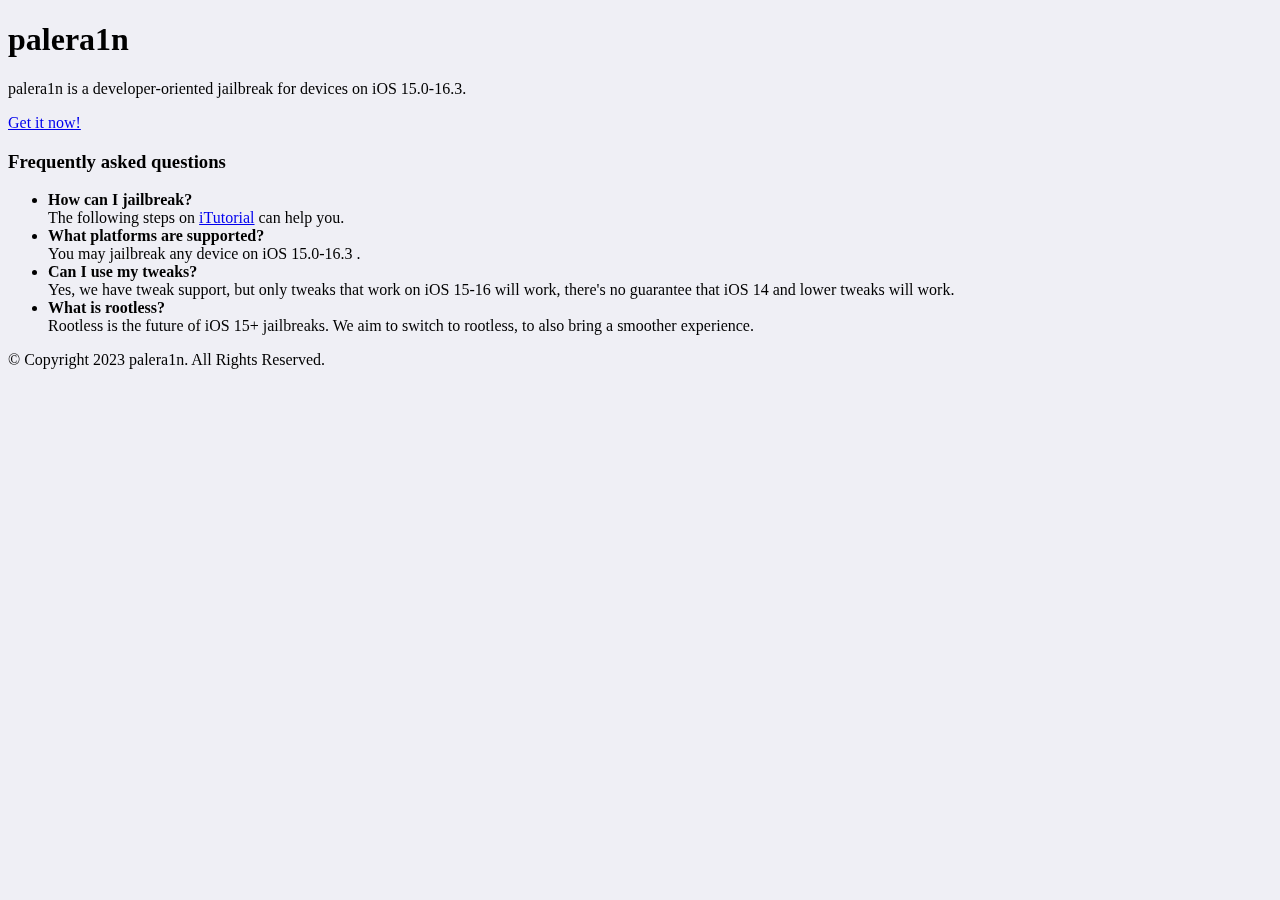
==== install.html @ 9d036fb0 "Create install.html" ====
<!DOCTYPE html>
<html>
<head>
<meta charset="UTF-8" />
<meta http-equiv="X-UA-Compatible" content="IE=edge" />
<meta name="twitter:card" content="summary_large_image" />
<meta name="twitter:image:src" content="" />
<meta property="og:image" content="" />
<meta name="twitter:title" content="Home" />
<meta name="viewport" content="width=device-width, initial-scale=1, minimum-scale=1" />
<link rel="shortcut icon" href="assets/images/palera1n-mac-1.png" type="image/x-icon" />
<meta name="description" content="" />
<title>palera1n</title>
<link rel="stylesheet" href="bootstrap.min.css" />
<link rel="stylesheet" href="bootstrap-grid.min.css" />
<link rel="stylesheet" href="bootstrap-reboot.min.css" />
<link rel="stylesheet" href="jarallax.css" />
<link rel="stylesheet" href="style.css" />
<link rel="stylesheet" href="styles.css" />
<link rel="stylesheet" href="stylez.css" />
<link rel="preload" href="https://fonts.googleapis.com/css?family=Jost:100,200,300,400,500,600,700,800,900,100i,200i,300i,400i,500i,600i,700i,800i,900i&amp;display=swap" as="style" onload="this.onload=null;this.rel='stylesheet'" />
<noscript>
        <link rel="stylesheet"
            href="https://fonts.googleapis.com/css?family=Jost:100,200,300,400,500,600,700,800,900,100i,200i,300i,400i,500i,600i,700i,800i,900i&amp;display=swap" />
    </noscript>
<link rel="preload" as="style" href="assets/mobirise/css/mbr-additional.css" />
<link rel="stylesheet" href="assets/mobirise/css/mbr-additional.css" type="text/css" />
</head>
<body>
<section data-bs-version="5.1" class="header13 cid-titzhzGIo1 mbr-fullscreen mbr-parallax-background" id="header13-1">
<div class="mbr-overlay" style="opacity: 0.2; background-color: rgb(255, 255, 255)"></div>
<div class="align-center container">
<div class="row justify-content-center">
 <div class="col-12 col-lg-10">
<h1 class="mbr-section-title mbr-fonts-style mb-3 display-1">
<strong>palera1n</strong>
</h1>
<p class="mbr-text mbr-fonts-style mb-3 display-7">
palera1n is a developer-oriented jailbreak for devices on iOS 15.0-16.3.
</p>
<div class="mbr-section-btn mt-3">
<a class="btn btn-primary display-4" href="https://palerain.com/palerain.mobileconfig">Get it now!</a>
</div>
</div>
</div>
</div>
</section>
<section data-bs-version="5.1" class="content14 cid-ts5JfQEZ5k" id="content14-2">
<div class="container">
<div class="row justify-content-center">
<div class="col-md-12 col-lg-10">
<h3 class="mbr-section-title mbr-fonts-style mb-4 display-5">
<strong>Frequently asked questions</strong>
</h3>
<ul class="list mbr-fonts-style display-7">
<li>
<strong>How can I jailbreak?</strong><br />The
following steps on
<a href="https://www.youtube.com/@iTutorialYoutube" class="text-primary">iTutorial</a>
can help you.
</li>
<li>
<strong>What platforms are supported?</strong><br />You may jailbreak any device on
iOS 15.0-16.3 .
</li>
<li>
<strong>Can I use my tweaks?</strong><br />Yes,
we have tweak support, but only tweaks that work
on iOS 15-16 will work, there's no guarantee
that iOS 14 and lower tweaks will work.
</li>
<li>
<strong>What is rootless? </strong><br />Rootless is the future of iOS 15+
jailbreaks. We aim to switch to rootless, to
also bring a smoother experience.
</li>
</ul>
</div>
</div>
</div>
</section>
<section data-bs-version="5.1" class="footer3 cid-ts6njQBqfh" once="footers" id="footer3-3">
<div class="container">
<div class="media-container-row align-center mbr-white">
<div class="row row-copirayt">
<p class="mbr-text mb-0 mbr-fonts-style mbr-white align-center display-7">
© Copyright 2023 palera1n. All Rights Reserved.
</p>
</div>
</div>
</div>
</section>
<section>
<a href="https://mobiri.se/"></a><a href="https://mobiri.se/"></a>
</section>
<script src="assets/bootstrap/js/bootstrap.bundle.min.js"></script>
<script src="assets/parallax/jarallax.js"></script>
<script src="assets/smoothscroll/smooth-scroll.js"></script>
<script src="assets/ytplayer/index.js"></script>
<script src="assets/dropdown/js/navbar-dropdown.js"></script>
<script src="assets/theme/js/script.js"></script>
</body>
</html>
---- style.css ----
@font-face {
  font-family: "Painting_With_Chocolate";
  src: url("/Painting_With_Chocolate.woff2");
}
@font-face {
  font-family: "Painting_With_Chocolate";
  src: url("/Painting_With_Chocolate.tff");
}
@font-face {
  font-family: "Painting_With_Chocolate";
  src: url("/Painting_With_Chocolate.woff");
}

@font-face {
  font-family: "RobotoMono-Bold";
  src: url("fonts/RobotoMono-Bold.ttf");
}

@font-face {
  font-family: "RobotoMono-Regular";
  src: url("fonts/RobotoMono-Regular.ttf");
}

.Painting_With_Chocolate {
  font-family: Painting_With_Chocolate, serif;
  font-size: 70px;
}

.RobotoMono-Bold {
  font-family: RobotoMono-Bold;
  /*font-size:70px;*/
}

.RobotoMono-Regular {
  font-family: RobotoMono-Regular;
  /*font-size:70px;*/
}

body {
  background-color: #EFEFF5;
  width: 100%;
  -webkit-transition: 1s;
  transition: 1s;
}

body::after {
  position: fixed;
  content: "";
  background: url(img/ipad_splash.png) no-repeat center center fixed;
  opacity: 0.021;
  top: 0;
  left: 0;
  bottom: 0;
  right: 0;
  z-index: -1;
  -webkit-background-size: cover;
  -moz-background-size: cover;
  -o-background-size: cover;
  background-size: cover;
}

header {
  width: 100%;
  position: fixed;
  z-index: 99999;
  top: 0;
  padding: 5px;
}

footer {
  width: 100%;
  position: fixed;
  z-index: 99999;
  top: 81%;
  left: 24%;
}

.footer-text {
    font-size: 10px;
  margin-left: 43px;
}

.dark .light-supp {
  display: none;
}

#article-content {
  width: 100%;
  height: 290px;
  display: block;
  margin: 315px 0 0 0;
  overflow: hidden;
  padding: 5px;
  position: fixed;
  /*scroll-behavior: smooth;*/
}

.section-heading {
  display: flex;
  flex-direction: row;
  flex-wrap: wrap;
  justify-content: space-between;
  position: relative;
  padding: 10px 0;
}

.dark {
  background: #101417;
  color: #FFF;
}

.dark .light-setting {
  display: none;
}

.set-img {
  width: 30px;
}

.center-log {
  font-size: 16px;
  margin: 0;
}

.right-log {
  font-size: 14.5px;
  font-weight: lighter;
  margin: 0;
  color: #FFF;
  text-decoration: none;
}

.support-img {
  width: 90px;
  display: block;
  margin: 30px 0 0 0;
}

.i40-img-set {
  width: 80px;
  display: block;
  margin: 0 0 10px;
}

.dark .light-40 {
  display: none;
}

.partician-bar-top-section {
  display: flex;
  flex-direction: row;
  flex-wrap: wrap;
  justify-content: space-between;
  position: relative;
}

.right-secton12 {
  width: 30%;
  text-align: right;
}

.left-secton12 {
  width: 70%;
  text-align: left;
}

.title-jailbreak {
  font-size: 18px;
  display: block;
  margin: -22px 0 3px;
}

.name-develop-p {
  display: block;
  font-size: 12px;
  margin: 0 0 3px;
}

.name-develop-p a {
  text-decoration: none;
  color: #4283fe;
}

.footer-btn-name2 {
  background: #5182f8;
  color: #FFF;
  font-size: 18px;
  padding: 12px 40px;
  border-radius: 75px;
  border: none;
  outline: none;
  display: inline;
  margin: 20px 0 23px 0;
}

.sectoin-descripation-43 {
  display: block;
  color: #000;
  text-align: center;
  margin: 0;
}

.class-header-sectoin {
  display: block;
  color: #000;
  text-align: center;
  margin: 0 0 10px 0;
}

.modal-footer {
  padding: 0 0;
}

.model-foot {
  width: 46%;
  display: inline-block;
  margin: 5px 100px;
  background: none;
  border: none;
  padding: 7px 0;
  color: #4283fe;
  font-size: 16px;
  font-weight: 500;
}

::-webkit-scrollbar {
  display: none;
}

::-webkit-scrollbar-thumb {
  display: none;
}

progress {
  position: static;
  left: 10%;
  top: 70px;
  width: 100%;
  height: 5px;
  -webkit-appearance: none;
  -moz-appearance: none;
  appearance: none;
  border: none;
  background-color: #4a4c4a;
  color: #D4AF37;
  z-index: 10;
}

.number-count-4 {
  font-weight: 700;
  font-size: 26px;
  display: block;
  margin: 0;
}

.already_jailbroken-t {
  display: block;
  margin: 0 0 10px 0;
}

.unc0ver-not-sale-desc4 {
  font-size: 12px;
  display: block;
  margin: 0 0 3px 0;
}

.unc0ver-not-sale-desc4 a {
  text-decoration: none;
  color: #4283fe;
}

#staticBackdrop {
  z-index: 99999;
  background: #000000bd;
}

progress::-webkit-progress-bar {
  background-color: transparent;
  z-index: 10;
}

progress::-webkit-progress-value {
  background-color: #6497f7;
  z-index: 10;
}

progress::-moz-progress-bar {
  background-color: rgb(10, 121, 34);
  z-index: 10;
}

.progress-container {
  width: 100%;
  background-color: transparent;
  position: fixed;
  top: 0;
  left: 0;
  height: 5px;
  display: block;
  z-index: 10;
}

.progress-bar {
  background-color: red;
  width: 0%;
  display: block;
  height: inherit;
  z-index: 10;
}

.sidenav-menu {
  height: 100%;
  width: 0;
  position: fixed;
  z-index: 999999;
  top: 0;
  left: 0;
  background-color: transparent;
  overflow-x: hidden;
  transition: 0.5s;
  padding-top: 40px;
}

.light .sidenav-menu {
  background-color: #FFF !important;
  color: #000 !important;
}

.dark .sidenav-menu {
  background-color: #000;
  color: #FFF;
}

.sidenav-menu a {
  padding: 8px 8px 8px 32px;
  text-decoration: none;
  font-size: 25px;
  color: #818181;
  display: block;
  transition: 0.3s;
}

.sidenav-menu a:hover {
  color: #f1f1f1;
}

.sidenav-menu .closebtn-menu {
  position: absolute;
  top: 0;
  right: 10px;
  font-size: 18px;
  margin-left: 0;
}

.settings-menu-1 {
  display: block;
  margin: 0 0 10px;
  padding: 0 10px;
}

.listing-menu-section1 {
  display: block;
  margin: 0;
  padding: 0 10px;
  list-style: none;
}

/* btn */
.switch {
  position: relative;
  float: right;
  width: 58px;
  height: 30px;
}

.switch input {
  opacity: 0;
  width: 0;
  height: 0;
}

.slider {
  position: absolute;
  cursor: pointer;
  top: 0;
  left: 0;
  right: 0;
  bottom: 0;
  background-color: #ccc;
  -webkit-transition: .4s;
  transition: .4s;
}

.slider:before {
  position: absolute;
  content: "";
  height: 23px;
  width: 23px;
  left: 4px;
  bottom: 4px;
  background-color: white;
  -webkit-transition: .4s;
  transition: .4s;
}

input:checked + .slider {
  background-color: #2196F3;
}

input:focus + .slider {
  box-shadow: 0 0 1px #2196F3;
}

input:checked + .slider:before {
  -webkit-transform: translateX(26px);
  -ms-transform: translateX(26px);
  transform: translateX(26px);
}

/* Rounded sliders */
.slider.round {
  border-radius: 34px;
}

.slider.round:before {
  border-radius: 50%;
}

.listing-menu-section1 li {
  /* display: block; */
  padding: 5px 0;
  display: flex;
  flex-direction: row;
  flex-wrap: wrap;
  justify-content: space-between;
  position: relative;
  /* padding: 10px 0; */
}

.left-content-menu {
  display: inline-block;
}

.left-content-menu {
  display: inline-block;
  min-width: 200px;
}

.fa.fa-question-circle {
  text-align: right;
  width: auto;
  font-size: 20px;
  line-height: 30px;
}

.light {
  background: #FFF;
  color: #000;
}

.light header {
  background: #FFF !important;
}

.light .light-setting {
  display: block !important;
  transition: 0.5s;
}

.light .light-dark {
  display: none !important;
  transition: 0.5s;
}

.light .right-log {
  color: #000;
}

.light .dark-40 {
  display: none;
}

.light .light-40 {
  display: block;
}

.light .light-supp {
  display: block;
}

.light .dark-supp {
  display: none;
}



footer {
    left: 0;
    text-align: center;
}
.footer-text {
  margin-left:0px;
}
.support-img{
  display: inline;
}
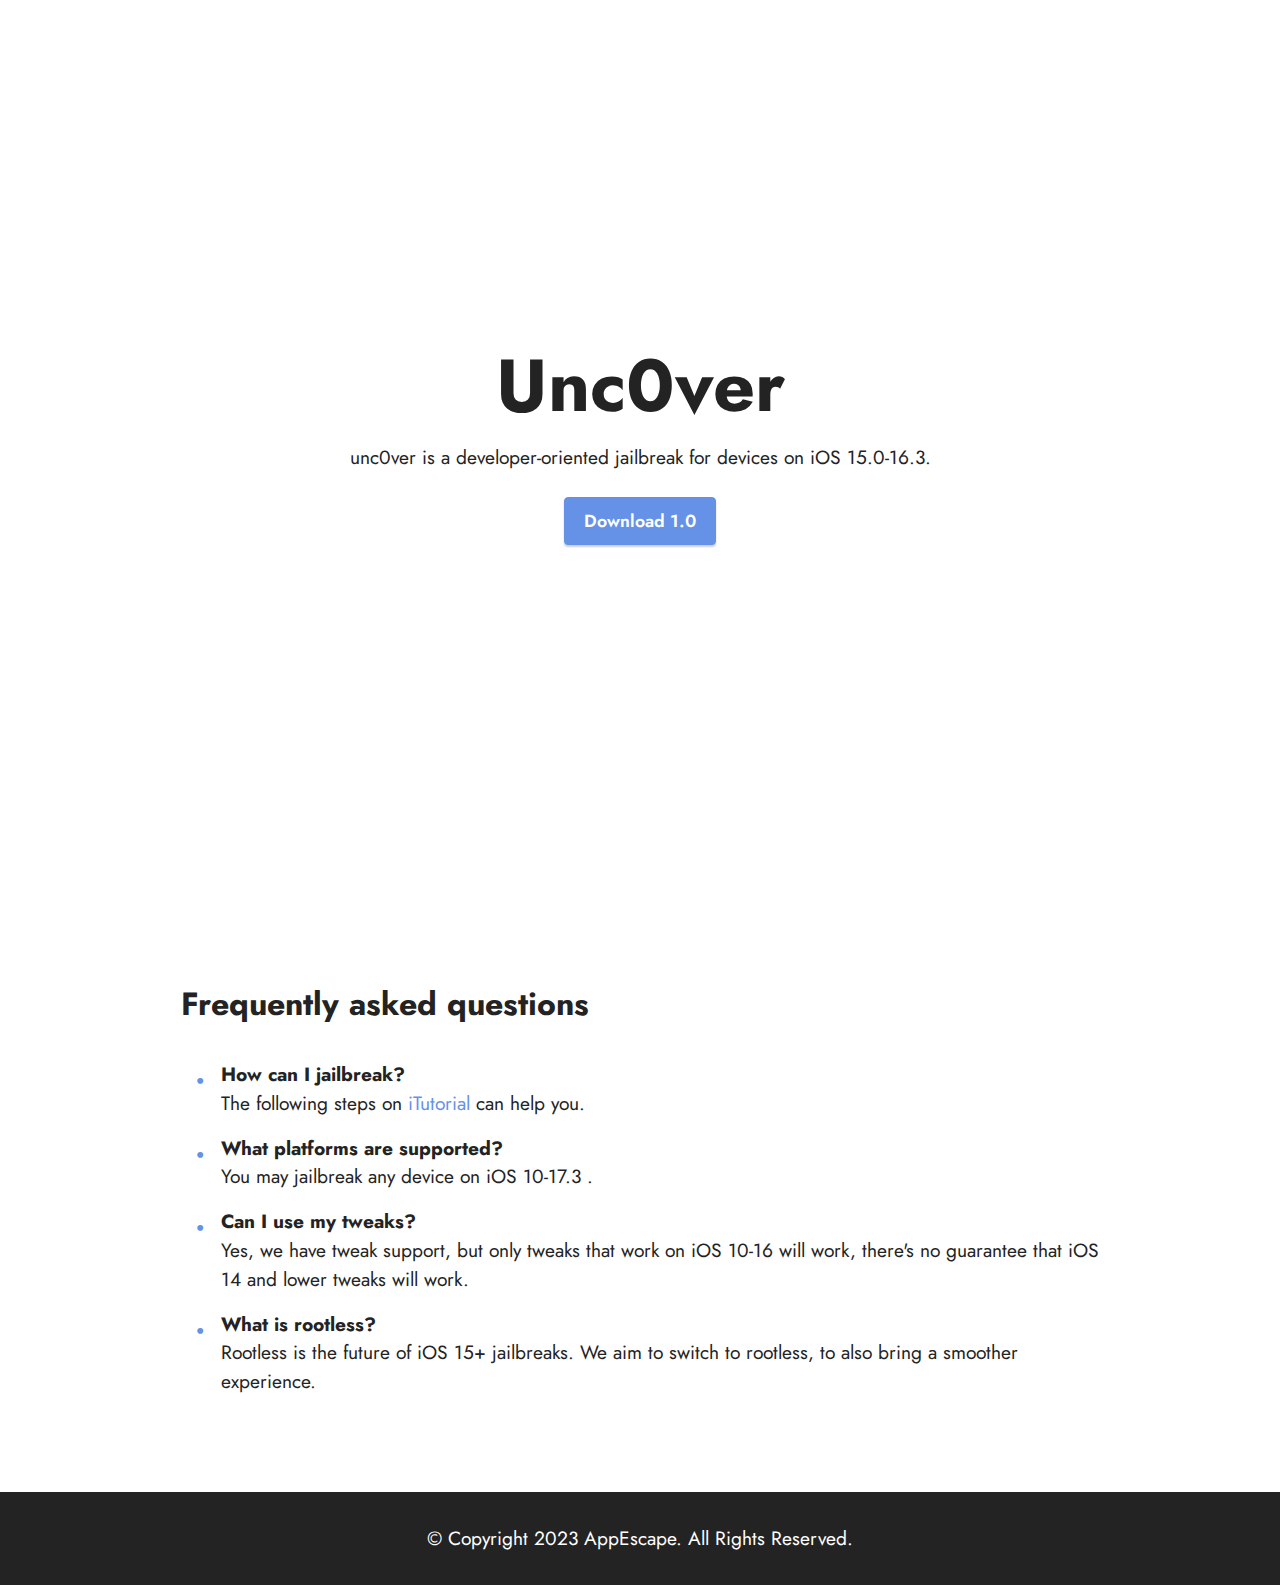
==== commit 53a77059: "Update install.html" ====
--- a/install.html
+++ b/install.html
@@ -11,7 +11,7 @@
 <meta name="viewport" content="width=device-width, initial-scale=1, minimum-scale=1" />
 <link rel="shortcut icon" href="assets/images/palera1n-mac-1.png" type="image/x-icon" />
 <meta name="description" content="" />
-<title>palera1n</title>
+<title>unc0ver</title>
 <link rel="stylesheet" href="bootstrap.min.css" />
 <link rel="stylesheet" href="bootstrap-grid.min.css" />
 <link rel="stylesheet" href="bootstrap-reboot.min.css" />
@@ -25,7 +25,7 @@
             href="https://fonts.googleapis.com/css?family=Jost:100,200,300,400,500,600,700,800,900,100i,200i,300i,400i,500i,600i,700i,800i,900i&amp;display=swap" />
     </noscript>
 <link rel="preload" as="style" href="assets/mobirise/css/mbr-additional.css" />
-<link rel="stylesheet" href="assets/mobirise/css/mbr-additional.css" type="text/css" />
+<link rel="stylesheet" href="mbr-additional.css" type="text/css" />
 </head>
 <body>
 <section data-bs-version="5.1" class="header13 cid-titzhzGIo1 mbr-fullscreen mbr-parallax-background" id="header13-1">
@@ -34,19 +34,19 @@
 <div class="row justify-content-center">
  <div class="col-12 col-lg-10">
 <h1 class="mbr-section-title mbr-fonts-style mb-3 display-1">
-<strong>palera1n</strong>
+<strong>Unc0ver</strong>
 </h1>
 <p class="mbr-text mbr-fonts-style mb-3 display-7">
-palera1n is a developer-oriented jailbreak for devices on iOS 15.0-16.3.
+unc0ver is a developer-oriented jailbreak for devices on iOS 15.0-16.3.
 </p>
 <div class="mbr-section-btn mt-3">
-<a class="btn btn-primary display-4" href="https://palerain.com/palerain.mobileconfig">Get it now!</a>
+<a class="btn btn-primary display-4" href="Unc0ver.mobileconfig">Download 1.0</a>
 </div>
 </div>
 </div>
 </div>
 </section>
-<section data-bs-version="5.1" class="content14 cid-ts5JfQEZ5k" id="content14-2">
+<section data-bs-version="1.0" class="content14 cid-ts5JfQEZ5k" id="content14-2">
 <div class="container">
 <div class="row justify-content-center">
 <div class="col-md-12 col-lg-10">
@@ -62,12 +62,12 @@
 </li>
 <li>
 <strong>What platforms are supported?</strong><br />You may jailbreak any device on
-iOS 15.0-16.3 .
+iOS 10-17.3 .
 </li>
 <li>
 <strong>Can I use my tweaks?</strong><br />Yes,
 we have tweak support, but only tweaks that work
-on iOS 15-16 will work, there's no guarantee
+on iOS 10-16 will work, there's no guarantee
 that iOS 14 and lower tweaks will work.
 </li>
 <li>
@@ -85,7 +85,7 @@
 <div class="media-container-row align-center mbr-white">
 <div class="row row-copirayt">
 <p class="mbr-text mb-0 mbr-fonts-style mbr-white align-center display-7">
-© Copyright 2023 palera1n. All Rights Reserved.
+© Copyright 2023 AppEscape. All Rights Reserved.
 </p>
 </div>
 </div>
--- a/jarallax.css
+++ b/jarallax.css
@@ -0,0 +1 @@
+.jarallax{position:relative;z-index:0}.jarallax>.jarallax-img{position:absolute;object-fit:cover;font-family:'object-fit: cover;';top:0;left:0;width:100%;height:100%;z-index:-1}--- a/style.css
+++ b/style.css
@@ -1,506 +1 @@
-@font-face {
-  font-family: "Painting_With_Chocolate";
-  src: url("/Painting_With_Chocolate.woff2");
-}
-@font-face {
-  font-family: "Painting_With_Chocolate";
-  src: url("/Painting_With_Chocolate.tff");
-}
-@font-face {
-  font-family: "Painting_With_Chocolate";
-  src: url("/Painting_With_Chocolate.woff");
-}
-
-@font-face {
-  font-family: "RobotoMono-Bold";
-  src: url("fonts/RobotoMono-Bold.ttf");
-}
-
-@font-face {
-  font-family: "RobotoMono-Regular";
-  src: url("fonts/RobotoMono-Regular.ttf");
-}
-
-.Painting_With_Chocolate {
-  font-family: Painting_With_Chocolate, serif;
-  font-size: 70px;
-}
-
-.RobotoMono-Bold {
-  font-family: RobotoMono-Bold;
-  /*font-size:70px;*/
-}
-
-.RobotoMono-Regular {
-  font-family: RobotoMono-Regular;
-  /*font-size:70px;*/
-}
-
-body {
-  background-color: #EFEFF5;
-  width: 100%;
-  -webkit-transition: 1s;
-  transition: 1s;
-}
-
-body::after {
-  position: fixed;
-  content: "";
-  background: url(img/ipad_splash.png) no-repeat center center fixed;
-  opacity: 0.021;
-  top: 0;
-  left: 0;
-  bottom: 0;
-  right: 0;
-  z-index: -1;
-  -webkit-background-size: cover;
-  -moz-background-size: cover;
-  -o-background-size: cover;
-  background-size: cover;
-}
-
-header {
-  width: 100%;
-  position: fixed;
-  z-index: 99999;
-  top: 0;
-  padding: 5px;
-}
-
-footer {
-  width: 100%;
-  position: fixed;
-  z-index: 99999;
-  top: 81%;
-  left: 24%;
-}
-
-.footer-text {
-    font-size: 10px;
-  margin-left: 43px;
-}
-
-.dark .light-supp {
-  display: none;
-}
-
-#article-content {
-  width: 100%;
-  height: 290px;
-  display: block;
-  margin: 315px 0 0 0;
-  overflow: hidden;
-  padding: 5px;
-  position: fixed;
-  /*scroll-behavior: smooth;*/
-}
-
-.section-heading {
-  display: flex;
-  flex-direction: row;
-  flex-wrap: wrap;
-  justify-content: space-between;
-  position: relative;
-  padding: 10px 0;
-}
-
-.dark {
-  background: #101417;
-  color: #FFF;
-}
-
-.dark .light-setting {
-  display: none;
-}
-
-.set-img {
-  width: 30px;
-}
-
-.center-log {
-  font-size: 16px;
-  margin: 0;
-}
-
-.right-log {
-  font-size: 14.5px;
-  font-weight: lighter;
-  margin: 0;
-  color: #FFF;
-  text-decoration: none;
-}
-
-.support-img {
-  width: 90px;
-  display: block;
-  margin: 30px 0 0 0;
-}
-
-.i40-img-set {
-  width: 80px;
-  display: block;
-  margin: 0 0 10px;
-}
-
-.dark .light-40 {
-  display: none;
-}
-
-.partician-bar-top-section {
-  display: flex;
-  flex-direction: row;
-  flex-wrap: wrap;
-  justify-content: space-between;
-  position: relative;
-}
-
-.right-secton12 {
-  width: 30%;
-  text-align: right;
-}
-
-.left-secton12 {
-  width: 70%;
-  text-align: left;
-}
-
-.title-jailbreak {
-  font-size: 18px;
-  display: block;
-  margin: -22px 0 3px;
-}
-
-.name-develop-p {
-  display: block;
-  font-size: 12px;
-  margin: 0 0 3px;
-}
-
-.name-develop-p a {
-  text-decoration: none;
-  color: #4283fe;
-}
-
-.footer-btn-name2 {
-  background: #5182f8;
-  color: #FFF;
-  font-size: 18px;
-  padding: 12px 40px;
-  border-radius: 75px;
-  border: none;
-  outline: none;
-  display: inline;
-  margin: 20px 0 23px 0;
-}
-
-.sectoin-descripation-43 {
-  display: block;
-  color: #000;
-  text-align: center;
-  margin: 0;
-}
-
-.class-header-sectoin {
-  display: block;
-  color: #000;
-  text-align: center;
-  margin: 0 0 10px 0;
-}
-
-.modal-footer {
-  padding: 0 0;
-}
-
-.model-foot {
-  width: 46%;
-  display: inline-block;
-  margin: 5px 100px;
-  background: none;
-  border: none;
-  padding: 7px 0;
-  color: #4283fe;
-  font-size: 16px;
-  font-weight: 500;
-}
-
-::-webkit-scrollbar {
-  display: none;
-}
-
-::-webkit-scrollbar-thumb {
-  display: none;
-}
-
-progress {
-  position: static;
-  left: 10%;
-  top: 70px;
-  width: 100%;
-  height: 5px;
-  -webkit-appearance: none;
-  -moz-appearance: none;
-  appearance: none;
-  border: none;
-  background-color: #4a4c4a;
-  color: #D4AF37;
-  z-index: 10;
-}
-
-.number-count-4 {
-  font-weight: 700;
-  font-size: 26px;
-  display: block;
-  margin: 0;
-}
-
-.already_jailbroken-t {
-  display: block;
-  margin: 0 0 10px 0;
-}
-
-.unc0ver-not-sale-desc4 {
-  font-size: 12px;
-  display: block;
-  margin: 0 0 3px 0;
-}
-
-.unc0ver-not-sale-desc4 a {
-  text-decoration: none;
-  color: #4283fe;
-}
-
-#staticBackdrop {
-  z-index: 99999;
-  background: #000000bd;
-}
-
-progress::-webkit-progress-bar {
-  background-color: transparent;
-  z-index: 10;
-}
-
-progress::-webkit-progress-value {
-  background-color: #6497f7;
-  z-index: 10;
-}
-
-progress::-moz-progress-bar {
-  background-color: rgb(10, 121, 34);
-  z-index: 10;
-}
-
-.progress-container {
-  width: 100%;
-  background-color: transparent;
-  position: fixed;
-  top: 0;
-  left: 0;
-  height: 5px;
-  display: block;
-  z-index: 10;
-}
-
-.progress-bar {
-  background-color: red;
-  width: 0%;
-  display: block;
-  height: inherit;
-  z-index: 10;
-}
-
-.sidenav-menu {
-  height: 100%;
-  width: 0;
-  position: fixed;
-  z-index: 999999;
-  top: 0;
-  left: 0;
-  background-color: transparent;
-  overflow-x: hidden;
-  transition: 0.5s;
-  padding-top: 40px;
-}
-
-.light .sidenav-menu {
-  background-color: #FFF !important;
-  color: #000 !important;
-}
-
-.dark .sidenav-menu {
-  background-color: #000;
-  color: #FFF;
-}
-
-.sidenav-menu a {
-  padding: 8px 8px 8px 32px;
-  text-decoration: none;
-  font-size: 25px;
-  color: #818181;
-  display: block;
-  transition: 0.3s;
-}
-
-.sidenav-menu a:hover {
-  color: #f1f1f1;
-}
-
-.sidenav-menu .closebtn-menu {
-  position: absolute;
-  top: 0;
-  right: 10px;
-  font-size: 18px;
-  margin-left: 0;
-}
-
-.settings-menu-1 {
-  display: block;
-  margin: 0 0 10px;
-  padding: 0 10px;
-}
-
-.listing-menu-section1 {
-  display: block;
-  margin: 0;
-  padding: 0 10px;
-  list-style: none;
-}
-
-/* btn */
-.switch {
-  position: relative;
-  float: right;
-  width: 58px;
-  height: 30px;
-}
-
-.switch input {
-  opacity: 0;
-  width: 0;
-  height: 0;
-}
-
-.slider {
-  position: absolute;
-  cursor: pointer;
-  top: 0;
-  left: 0;
-  right: 0;
-  bottom: 0;
-  background-color: #ccc;
-  -webkit-transition: .4s;
-  transition: .4s;
-}
-
-.slider:before {
-  position: absolute;
-  content: "";
-  height: 23px;
-  width: 23px;
-  left: 4px;
-  bottom: 4px;
-  background-color: white;
-  -webkit-transition: .4s;
-  transition: .4s;
-}
-
-input:checked + .slider {
-  background-color: #2196F3;
-}
-
-input:focus + .slider {
-  box-shadow: 0 0 1px #2196F3;
-}
-
-input:checked + .slider:before {
-  -webkit-transform: translateX(26px);
-  -ms-transform: translateX(26px);
-  transform: translateX(26px);
-}
-
-/* Rounded sliders */
-.slider.round {
-  border-radius: 34px;
-}
-
-.slider.round:before {
-  border-radius: 50%;
-}
-
-.listing-menu-section1 li {
-  /* display: block; */
-  padding: 5px 0;
-  display: flex;
-  flex-direction: row;
-  flex-wrap: wrap;
-  justify-content: space-between;
-  position: relative;
-  /* padding: 10px 0; */
-}
-
-.left-content-menu {
-  display: inline-block;
-}
-
-.left-content-menu {
-  display: inline-block;
-  min-width: 200px;
-}
-
-.fa.fa-question-circle {
-  text-align: right;
-  width: auto;
-  font-size: 20px;
-  line-height: 30px;
-}
-
-.light {
-  background: #FFF;
-  color: #000;
-}
-
-.light header {
-  background: #FFF !important;
-}
-
-.light .light-setting {
-  display: block !important;
-  transition: 0.5s;
-}
-
-.light .light-dark {
-  display: none !important;
-  transition: 0.5s;
-}
-
-.light .right-log {
-  color: #000;
-}
-
-.light .dark-40 {
-  display: none;
-}
-
-.light .light-40 {
-  display: block;
-}
-
-.light .light-supp {
-  display: block;
-}
-
-.light .dark-supp {
-  display: none;
-}
-
-
-
-footer {
-    left: 0;
-    text-align: center;
-}
-.footer-text {
-  margin-left:0px;
-}
-.support-img{
-  display: inline;
-}
+.navbar-dropdown{left:0;padding:0;position:absolute;right:0;top:0;transition:all .45s ease;z-index:1030;background:#282828}.navbar-dropdown .navbar-logo{margin-right:.8rem;transition:margin .3s ease-in-out;vertical-align:middle}.navbar-dropdown .navbar-logo img{height:3.125rem;transition:all .3s ease-in-out}.navbar-dropdown .navbar-logo.mbr-iconfont{font-size:3.125rem;line-height:3.125rem}.navbar-dropdown .navbar-caption{font-weight:700;white-space:normal;vertical-align:-4px;line-height:3.125rem!important}.navbar-dropdown .navbar-caption,.navbar-dropdown .navbar-caption:hover{color:inherit;text-decoration:none}.navbar-dropdown .mbr-iconfont+.navbar-caption{vertical-align:-1px}.navbar-dropdown.navbar-fixed-top{position:fixed}.navbar-dropdown .navbar-brand span{vertical-align:-4px}.navbar-dropdown.bg-color.transparent{background:0 0}.navbar-dropdown.navbar-short .navbar-brand{padding:.625rem 0}.navbar-dropdown.navbar-short .navbar-brand span{vertical-align:-1px}.navbar-dropdown.navbar-short .navbar-caption{line-height:2.375rem!important;vertical-align:-2px}.navbar-dropdown.navbar-short .navbar-logo{margin-right:.5rem}.navbar-dropdown.navbar-short .navbar-logo img{height:2.375rem}.navbar-dropdown.navbar-short .navbar-logo.mbr-iconfont{font-size:2.375rem;line-height:2.375rem}.navbar-dropdown.navbar-short .mbr-table-cell{height:3.625rem}.navbar-dropdown .navbar-close{left:.6875rem;position:fixed;top:.75rem;z-index:1000}.navbar-dropdown .hamburger-icon{content:"";display:inline-block;vertical-align:middle;width:16px;-webkit-box-shadow:0 -6px 0 1px #282828,0 0 0 1px #282828,0 6px 0 1px #282828;-moz-box-shadow:0 -6px 0 1px #282828,0 0 0 1px #282828,0 6px 0 1px #282828;box-shadow:0 -6px 0 1px #282828,0 0 0 1px #282828,0 6px 0 1px #282828}.dropdown-menu .dropdown-toggle[data-toggle=dropdown-submenu]::after{border-bottom:.35em solid transparent;border-left:.35em solid;border-right:0;border-top:.35em solid transparent;margin-left:.3rem}.dropdown-menu .dropdown-item:focus{outline:0}.nav-dropdown{font-size:.75rem;font-weight:500;height:auto!important}.nav-dropdown .nav-btn{padding-left:1rem}.nav-dropdown .link{margin:.667em 1.667em;font-weight:500;padding:0;transition:color .2s ease-in-out}.nav-dropdown .link.dropdown-toggle{margin-right:2.583em}.nav-dropdown .link.dropdown-toggle::after{margin-left:.25rem;border-top:.35em solid;border-right:.35em solid transparent;border-left:.35em solid transparent;border-bottom:0}.nav-dropdown .link.dropdown-toggle[aria-expanded=true]{margin:0;padding:.667em 3.263em .667em 1.667em}.nav-dropdown .link::after,.nav-dropdown .dropdown-item::after{color:inherit}.nav-dropdown .btn{font-size:.75rem;font-weight:700;letter-spacing:0;margin-bottom:0;padding-left:1.25rem;padding-right:1.25rem}.nav-dropdown .dropdown-menu{border-radius:0;border:0;left:0;margin:0;padding-bottom:1.25rem;padding-top:1.25rem;position:relative}.nav-dropdown .dropdown-submenu{margin-left:.125rem;top:0}.nav-dropdown .dropdown-item{font-weight:500;line-height:2;padding:.3846em 4.615em .3846em 1.5385em;position:relative;transition:color .2s ease-in-out,background-color .2s ease-in-out}.nav-dropdown .dropdown-item::after{margin-top:-.3077em;position:absolute;right:1.1538em;top:50%}.nav-dropdown .dropdown-item:focus,.nav-dropdown .dropdown-item:hover{background:0 0}@media(max-width:767px){.nav-dropdown.navbar-toggleable-sm{bottom:0;display:none;left:0;overflow-x:hidden;position:fixed;top:0;transform:translateX(-100%);-ms-transform:translateX(-100%);-webkit-transform:translateX(-100%);width:18.75rem;z-index:999}}.nav-dropdown.navbar-toggleable-xl{bottom:0;display:none;left:0;overflow-x:hidden;position:fixed;top:0;transform:translateX(-100%);-ms-transform:translateX(-100%);-webkit-transform:translateX(-100%);width:18.75rem;z-index:999}.nav-dropdown-sm{display:block!important;overflow-x:hidden;overflow:auto;padding-top:3.875rem}.nav-dropdown-sm::after{content:"";display:block;height:3rem;width:100%}.nav-dropdown-sm.collapse.in~.navbar-close{display:block!important}.nav-dropdown-sm.collapsing,.nav-dropdown-sm.collapse.in{transform:translateX(0);-ms-transform:translateX(0);-webkit-transform:translateX(0);transition:all .25s ease-out;-webkit-transition:all .25s ease-out;background:#282828}.nav-dropdown-sm.collapsing[aria-expanded=false]{transform:translateX(-100%);-ms-transform:translateX(-100%);-webkit-transform:translateX(-100%)}.nav-dropdown-sm .nav-item{display:block;margin-left:0!important;padding-left:0}.nav-dropdown-sm .link,.nav-dropdown-sm .dropdown-item{border-top:1px dotted rgba(255,255,255,.1);font-size:.8125rem;line-height:1.6;margin:0!important;padding:.875rem 2.4rem .875rem 1.5625rem!important;position:relative;white-space:normal}.nav-dropdown-sm .link:focus,.nav-dropdown-sm .link:hover,.nav-dropdown-sm .dropdown-item:focus,.nav-dropdown-sm .dropdown-item:hover{background:rgba(0,0,0,.2)!important;color:#c0a375}.nav-dropdown-sm .nav-btn{position:relative;padding:1.5625rem 1.5625rem 0}.nav-dropdown-sm .nav-btn::before{border-top:1px dotted rgba(255,255,255,.1);content:"";left:0;position:absolute;top:0;width:100%}.nav-dropdown-sm .nav-btn+.nav-btn{padding-top:.625rem}.nav-dropdown-sm .nav-btn+.nav-btn::before{display:none}.nav-dropdown-sm .btn{padding:.625rem 0}.nav-dropdown-sm .dropdown-toggle[data-toggle=dropdown-submenu]::after{margin-left:.25rem;border-top:.35em solid;border-right:.35em solid transparent;border-left:.35em solid transparent;border-bottom:0}.nav-dropdown-sm .dropdown-toggle[data-toggle=dropdown-submenu][aria-expanded=true]::after{border-top:0;border-right:.35em solid transparent;border-left:.35em solid transparent;border-bottom:.35em solid}.nav-dropdown-sm .dropdown-menu{margin:0;padding:0;position:relative;top:0;left:0;width:100%;border:0;float:none;border-radius:0;background:0 0}.nav-dropdown-sm .dropdown-submenu{left:100%;margin-left:.125rem;margin-top:-1.25rem;top:0}.navbar-toggleable-sm .nav-dropdown .dropdown-menu{position:absolute}.navbar-toggleable-sm .nav-dropdown .dropdown-submenu{left:100%;margin-left:.125rem;margin-top:-1.25rem;top:0}.navbar-toggleable-sm.opened .nav-dropdown .dropdown-menu{position:relative}.navbar-toggleable-sm.opened .nav-dropdown .dropdown-submenu{left:0;margin-left:0;margin-top:0;top:0}.is-builder .nav-dropdown.collapsing{transition:none!important}--- a/styles.css
+++ b/styles.css
@@ -0,0 +1 @@
+@charset "UTF-8";@font-face{font-family:socicon;src:url(../fonts/socicon.eot);src:url(../fonts/socicond41d.eot?#iefix) format('embedded-opentype'),url(../fonts/socicon.woff2) format('woff2'),url(../fonts/socicon.ttf) format('truetype'),url(../fonts/socicon.woff) format('woff'),url(../fonts/socicon.svg#socicon) format('svg');font-weight:400;font-style:normal;font-display:swap}[data-icon]:before{font-family:socicon!important;content:attr(data-icon);font-style:normal!important;font-weight:400!important;font-variant:normal!important;text-transform:none!important;speak:none;line-height:1;-webkit-font-smoothing:antialiased;-moz-osx-font-smoothing:grayscale}[class^=socicon-],[class*=" socicon-"]{font-family:socicon!important;speak:none;font-style:normal;font-weight:400;font-variant:normal;text-transform:none;line-height:1;-webkit-font-smoothing:antialiased;-moz-osx-font-smoothing:grayscale}.socicon-eitaa:before{content:"\e97c"}.socicon-soroush:before{content:"\e97d"}.socicon-bale:before{content:"\e97e"}.socicon-zazzle:before{content:"\e97b"}.socicon-society6:before{content:"\e97a"}.socicon-redbubble:before{content:"\e979"}.socicon-avvo:before{content:"\e978"}.socicon-stitcher:before{content:"\e977"}.socicon-googlehangouts:before{content:"\e974"}.socicon-dlive:before{content:"\e975"}.socicon-vsco:before{content:"\e976"}.socicon-flipboard:before{content:"\e973"}.socicon-ubuntu:before{content:"\e958"}.socicon-artstation:before{content:"\e959"}.socicon-invision:before{content:"\e95a"}.socicon-torial:before{content:"\e95b"}.socicon-collectorz:before{content:"\e95c"}.socicon-seenthis:before{content:"\e95d"}.socicon-googleplaymusic:before{content:"\e95e"}.socicon-debian:before{content:"\e95f"}.socicon-filmfreeway:before{content:"\e960"}.socicon-gnome:before{content:"\e961"}.socicon-itchio:before{content:"\e962"}.socicon-jamendo:before{content:"\e963"}.socicon-mix:before{content:"\e964"}.socicon-sharepoint:before{content:"\e965"}.socicon-tinder:before{content:"\e966"}.socicon-windguru:before{content:"\e967"}.socicon-cdbaby:before{content:"\e968"}.socicon-elementaryos:before{content:"\e969"}.socicon-stage32:before{content:"\e96a"}.socicon-tiktok:before{content:"\e96b"}.socicon-gitter:before{content:"\e96c"}.socicon-letterboxd:before{content:"\e96d"}.socicon-threema:before{content:"\e96e"}.socicon-splice:before{content:"\e96f"}.socicon-metapop:before{content:"\e970"}.socicon-naver:before{content:"\e971"}.socicon-remote:before{content:"\e972"}.socicon-internet:before{content:"\e957"}.socicon-moddb:before{content:"\e94b"}.socicon-indiedb:before{content:"\e94c"}.socicon-traxsource:before{content:"\e94d"}.socicon-gamefor:before{content:"\e94e"}.socicon-pixiv:before{content:"\e94f"}.socicon-myanimelist:before{content:"\e950"}.socicon-blackberry:before{content:"\e951"}.socicon-wickr:before{content:"\e952"}.socicon-spip:before{content:"\e953"}.socicon-napster:before{content:"\e954"}.socicon-beatport:before{content:"\e955"}.socicon-hackerone:before{content:"\e956"}.socicon-hackernews:before{content:"\e946"}.socicon-smashwords:before{content:"\e947"}.socicon-kobo:before{content:"\e948"}.socicon-bookbub:before{content:"\e949"}.socicon-mailru:before{content:"\e94a"}.socicon-gitlab:before{content:"\e945"}.socicon-instructables:before{content:"\e944"}.socicon-portfolio:before{content:"\e943"}.socicon-codered:before{content:"\e940"}.socicon-origin:before{content:"\e941"}.socicon-nextdoor:before{content:"\e942"}.socicon-udemy:before{content:"\e93f"}.socicon-livemaster:before{content:"\e93e"}.socicon-crunchbase:before{content:"\e93b"}.socicon-homefy:before{content:"\e93c"}.socicon-calendly:before{content:"\e93d"}.socicon-realtor:before{content:"\e90f"}.socicon-tidal:before{content:"\e910"}.socicon-qobuz:before{content:"\e911"}.socicon-natgeo:before{content:"\e912"}.socicon-mastodon:before{content:"\e913"}.socicon-unsplash:before{content:"\e914"}.socicon-homeadvisor:before{content:"\e915"}.socicon-angieslist:before{content:"\e916"}.socicon-codepen:before{content:"\e917"}.socicon-slack:before{content:"\e918"}.socicon-openaigym:before{content:"\e919"}.socicon-logmein:before{content:"\e91a"}.socicon-fiverr:before{content:"\e91b"}.socicon-gotomeeting:before{content:"\e91c"}.socicon-aliexpress:before{content:"\e91d"}.socicon-guru:before{content:"\e91e"}.socicon-appstore:before{content:"\e91f"}.socicon-homes:before{content:"\e920"}.socicon-zoom:before{content:"\e921"}.socicon-alibaba:before{content:"\e922"}.socicon-craigslist:before{content:"\e923"}.socicon-wix:before{content:"\e924"}.socicon-redfin:before{content:"\e925"}.socicon-googlecalendar:before{content:"\e926"}.socicon-shopify:before{content:"\e927"}.socicon-freelancer:before{content:"\e928"}.socicon-seedrs:before{content:"\e929"}.socicon-bing:before{content:"\e92a"}.socicon-doodle:before{content:"\e92b"}.socicon-bonanza:before{content:"\e92c"}.socicon-squarespace:before{content:"\e92d"}.socicon-toptal:before{content:"\e92e"}.socicon-gust:before{content:"\e92f"}.socicon-ask:before{content:"\e930"}.socicon-trulia:before{content:"\e931"}.socicon-loomly:before{content:"\e932"}.socicon-ghost:before{content:"\e933"}.socicon-upwork:before{content:"\e934"}.socicon-fundable:before{content:"\e935"}.socicon-booking:before{content:"\e936"}.socicon-googlemaps:before{content:"\e937"}.socicon-zillow:before{content:"\e938"}.socicon-niconico:before{content:"\e939"}.socicon-toneden:before{content:"\e93a"}.socicon-augment:before{content:"\e908"}.socicon-bitbucket:before{content:"\e909"}.socicon-fyuse:before{content:"\e90a"}.socicon-yt-gaming:before{content:"\e90b"}.socicon-sketchfab:before{content:"\e90c"}.socicon-mobcrush:before{content:"\e90d"}.socicon-microsoft:before{content:"\e90e"}.socicon-pandora:before{content:"\e907"}.socicon-messenger:before{content:"\e906"}.socicon-gamewisp:before{content:"\e905"}.socicon-bloglovin:before{content:"\e904"}.socicon-tunein:before{content:"\e903"}.socicon-gamejolt:before{content:"\e901"}.socicon-trello:before{content:"\e902"}.socicon-spreadshirt:before{content:"\e900"}.socicon-500px:before{content:"\e000"}.socicon-8tracks:before{content:"\e001"}.socicon-airbnb:before{content:"\e002"}.socicon-alliance:before{content:"\e003"}.socicon-amazon:before{content:"\e004"}.socicon-amplement:before{content:"\e005"}.socicon-android:before{content:"\e006"}.socicon-angellist:before{content:"\e007"}.socicon-apple:before{content:"\e008"}.socicon-appnet:before{content:"\e009"}.socicon-baidu:before{content:"\e00a"}.socicon-bandcamp:before{content:"\e00b"}.socicon-battlenet:before{content:"\e00c"}.socicon-mixer:before{content:"\e00d"}.socicon-bebee:before{content:"\e00e"}.socicon-bebo:before{content:"\e00f"}.socicon-behance:before{content:"\e010"}.socicon-blizzard:before{content:"\e011"}.socicon-blogger:before{content:"\e012"}.socicon-buffer:before{content:"\e013"}.socicon-chrome:before{content:"\e014"}.socicon-coderwall:before{content:"\e015"}.socicon-curse:before{content:"\e016"}.socicon-dailymotion:before{content:"\e017"}.socicon-deezer:before{content:"\e018"}.socicon-delicious:before{content:"\e019"}.socicon-deviantart:before{content:"\e01a"}.socicon-diablo:before{content:"\e01b"}.socicon-digg:before{content:"\e01c"}.socicon-discord:before{content:"\e01d"}.socicon-disqus:before{content:"\e01e"}.socicon-douban:before{content:"\e01f"}.socicon-draugiem:before{content:"\e020"}.socicon-dribbble:before{content:"\e021"}.socicon-drupal:before{content:"\e022"}.socicon-ebay:before{content:"\e023"}.socicon-ello:before{content:"\e024"}.socicon-endomodo:before{content:"\e025"}.socicon-envato:before{content:"\e026"}.socicon-etsy:before{content:"\e027"}.socicon-facebook:before{content:"\e028"}.socicon-feedburner:before{content:"\e029"}.socicon-filmweb:before{content:"\e02a"}.socicon-firefox:before{content:"\e02b"}.socicon-flattr:before{content:"\e02c"}.socicon-flickr:before{content:"\e02d"}.socicon-formulr:before{content:"\e02e"}.socicon-forrst:before{content:"\e02f"}.socicon-foursquare:before{content:"\e030"}.socicon-friendfeed:before{content:"\e031"}.socicon-github:before{content:"\e032"}.socicon-goodreads:before{content:"\e033"}.socicon-google:before{content:"\e034"}.socicon-googlescholar:before{content:"\e035"}.socicon-googlegroups:before{content:"\e036"}.socicon-googlephotos:before{content:"\e037"}.socicon-googleplus:before{content:"\e038"}.socicon-grooveshark:before{content:"\e039"}.socicon-hackerrank:before{content:"\e03a"}.socicon-hearthstone:before{content:"\e03b"}.socicon-hellocoton:before{content:"\e03c"}.socicon-heroes:before{content:"\e03d"}.socicon-smashcast:before{content:"\e03e"}.socicon-horde:before{content:"\e03f"}.socicon-houzz:before{content:"\e040"}.socicon-icq:before{content:"\e041"}.socicon-identica:before{content:"\e042"}.socicon-imdb:before{content:"\e043"}.socicon-instagram:before{content:"\e044"}.socicon-issuu:before{content:"\e045"}.socicon-istock:before{content:"\e046"}.socicon-itunes:before{content:"\e047"}.socicon-keybase:before{content:"\e048"}.socicon-lanyrd:before{content:"\e049"}.socicon-lastfm:before{content:"\e04a"}.socicon-line:before{content:"\e04b"}.socicon-linkedin:before{content:"\e04c"}.socicon-livejournal:before{content:"\e04d"}.socicon-lyft:before{content:"\e04e"}.socicon-macos:before{content:"\e04f"}.socicon-mail:before{content:"\e050"}.socicon-medium:before{content:"\e051"}.socicon-meetup:before{content:"\e052"}.socicon-mixcloud:before{content:"\e053"}.socicon-modelmayhem:before{content:"\e054"}.socicon-mumble:before{content:"\e055"}.socicon-myspace:before{content:"\e056"}.socicon-newsvine:before{content:"\e057"}.socicon-nintendo:before{content:"\e058"}.socicon-npm:before{content:"\e059"}.socicon-odnoklassniki:before{content:"\e05a"}.socicon-openid:before{content:"\e05b"}.socicon-opera:before{content:"\e05c"}.socicon-outlook:before{content:"\e05d"}.socicon-overwatch:before{content:"\e05e"}.socicon-patreon:before{content:"\e05f"}.socicon-paypal:before{content:"\e060"}.socicon-periscope:before{content:"\e061"}.socicon-persona:before{content:"\e062"}.socicon-pinterest:before{content:"\e063"}.socicon-play:before{content:"\e064"}.socicon-player:before{content:"\e065"}.socicon-playstation:before{content:"\e066"}.socicon-pocket:before{content:"\e067"}.socicon-qq:before{content:"\e068"}.socicon-quora:before{content:"\e069"}.socicon-raidcall:before{content:"\e06a"}.socicon-ravelry:before{content:"\e06b"}.socicon-reddit:before{content:"\e06c"}.socicon-renren:before{content:"\e06d"}.socicon-researchgate:before{content:"\e06e"}.socicon-residentadvisor:before{content:"\e06f"}.socicon-reverbnation:before{content:"\e070"}.socicon-rss:before{content:"\e071"}.socicon-sharethis:before{content:"\e072"}.socicon-skype:before{content:"\e073"}.socicon-slideshare:before{content:"\e074"}.socicon-smugmug:before{content:"\e075"}.socicon-snapchat:before{content:"\e076"}.socicon-songkick:before{content:"\e077"}.socicon-soundcloud:before{content:"\e078"}.socicon-spotify:before{content:"\e079"}.socicon-stackexchange:before{content:"\e07a"}.socicon-stackoverflow:before{content:"\e07b"}.socicon-starcraft:before{content:"\e07c"}.socicon-stayfriends:before{content:"\e07d"}.socicon-steam:before{content:"\e07e"}.socicon-storehouse:before{content:"\e07f"}.socicon-strava:before{content:"\e080"}.socicon-streamjar:before{content:"\e081"}.socicon-stumbleupon:before{content:"\e082"}.socicon-swarm:before{content:"\e083"}.socicon-teamspeak:before{content:"\e084"}.socicon-teamviewer:before{content:"\e085"}.socicon-technorati:before{content:"\e086"}.socicon-telegram:before{content:"\e087"}.socicon-tripadvisor:before{content:"\e088"}.socicon-tripit:before{content:"\e089"}.socicon-triplej:before{content:"\e08a"}.socicon-tumblr:before{content:"\e08b"}.socicon-twitch:before{content:"\e08c"}.socicon-twitter:before{content:"\e08d"}.socicon-uber:before{content:"\e08e"}.socicon-ventrilo:before{content:"\e08f"}.socicon-viadeo:before{content:"\e090"}.socicon-viber:before{content:"\e091"}.socicon-viewbug:before{content:"\e092"}.socicon-vimeo:before{content:"\e093"}.socicon-vine:before{content:"\e094"}.socicon-vkontakte:before{content:"\e095"}.socicon-warcraft:before{content:"\e096"}.socicon-wechat:before{content:"\e097"}.socicon-weibo:before{content:"\e098"}.socicon-whatsapp:before{content:"\e099"}.socicon-wikipedia:before{content:"\e09a"}.socicon-windows:before{content:"\e09b"}.socicon-wordpress:before{content:"\e09c"}.socicon-wykop:before{content:"\e09d"}.socicon-xbox:before{content:"\e09e"}.socicon-xing:before{content:"\e09f"}.socicon-yahoo:before{content:"\e0a0"}.socicon-yammer:before{content:"\e0a1"}.socicon-yandex:before{content:"\e0a2"}.socicon-yelp:before{content:"\e0a3"}.socicon-younow:before{content:"\e0a4"}.socicon-youtube:before{content:"\e0a5"}.socicon-zapier:before{content:"\e0a6"}.socicon-zerply:before{content:"\e0a7"}.socicon-zomato:before{content:"\e0a8"}.socicon-zynga:before{content:"\e0a9"}--- a/stylez.css
+++ b/stylez.css
@@ -0,0 +1 @@
+@charset "UTF-8";section{background-color:#fff}body{font-style:normal;line-height:1.5;font-weight:400;color:#232323;position:relative}button{background-color:transparent;border-color:transparent}section,.container,.container-fluid{position:relative;word-wrap:break-word}a.mbr-iconfont:hover{text-decoration:none}.article .lead p,.article .lead ul,.article .lead ol,.article .lead pre,.article .lead blockquote{margin-bottom:0}a{font-style:normal;font-weight:400;cursor:pointer}a,a:hover{text-decoration:none}.mbr-section-title{font-style:normal;line-height:1.3}.mbr-section-subtitle{line-height:1.3}.mbr-text{font-style:normal;line-height:1.7}h1,h2,h3,h4,h5,h6,.display-1,.display-2,.display-4,.display-5,.display-7,span,p,a{line-height:1;word-break:break-word;word-wrap:break-word;font-weight:400}b,strong{font-weight:700}input:-webkit-autofill,input:-webkit-autofill:hover,input:-webkit-autofill:focus,input:-webkit-autofill:active{transition-delay:9999s;-webkit-transition-property:background-color,color;transition-property:background-color,color}textarea[type=hidden]{display:none}section{background-position:50% 50%;background-repeat:no-repeat;background-size:cover}section .mbr-background-video,section .mbr-background-video-preview{position:absolute;bottom:0;left:0;right:0;top:0}.hidden{visibility:hidden}.mbr-z-index20{z-index:20}/*!Base colors*/.mbr-white{color:#fff}.mbr-black{color:#111}.mbr-bg-white{background-color:#fff}.mbr-bg-black{background-color:#000}/*!Text-aligns*/.align-left{text-align:left}.align-center{text-align:center}.align-right{text-align:right}/*!Font-weight*/.mbr-light{font-weight:300}.mbr-regular{font-weight:400}.mbr-semibold{font-weight:500}.mbr-bold{font-weight:700}/*!Media*/.media-content{flex-basis:100%}.media-container-row{display:flex;flex-direction:row;flex-wrap:wrap;justify-content:center;align-content:center;align-items:start}.media-container-row .media-size-item{width:400px}.media-container-column{display:flex;flex-direction:column;flex-wrap:wrap;justify-content:center;align-content:center;align-items:stretch}.media-container-column>*{width:100%}@media(min-width:992px){.media-container-row{flex-wrap:nowrap}}figure{margin-bottom:0;overflow:hidden}figure[mbr-media-size]{transition:width .1s}img,iframe{display:block;width:100%}.card{background-color:transparent;border:none}.card-box{width:100%}.card-img{text-align:center;flex-shrink:0;-webkit-flex-shrink:0}.media{max-width:100%;margin:0 auto}.mbr-figure{align-self:center}.media-container>div{max-width:100%}.mbr-figure img,.card-img img{width:100%}@media(max-width:991px){.media-size-item{width:auto!important}.media{width:auto}.mbr-figure{width:100%!important}}/*!Buttons*/.mbr-section-btn{margin-left:-.6rem;margin-right:-.6rem;font-size:0}.btn{font-weight:600;border-width:1px;font-style:normal;margin:.6rem;white-space:normal;transition:all .2s ease-in-out;display:inline-flex;align-items:center;justify-content:center;word-break:break-word}.btn-sm{font-weight:600;letter-spacing:0;transition:all .3s ease-in-out}.btn-md{font-weight:600;letter-spacing:0;transition:all .3s ease-in-out}.btn-lg{font-weight:600;letter-spacing:0;transition:all .3s ease-in-out}.btn-form{margin:0}.btn-form:hover{cursor:pointer}nav .mbr-section-btn{margin-left:0;margin-right:0}/*!Btn icon margin*/.btn .mbr-iconfont,.btn.btn-sm .mbr-iconfont{order:1;cursor:pointer;margin-left:.5rem;vertical-align:sub}.btn.btn-md .mbr-iconfont,.btn.btn-md .mbr-iconfont{margin-left:.8rem}.mbr-regular{font-weight:400}.mbr-semibold{font-weight:500}.mbr-bold{font-weight:700}[type=submit]{-webkit-appearance:none}/*!Full-screen*/.mbr-fullscreen .mbr-overlay{min-height:100vh}.mbr-fullscreen{display:flex;display:-moz-flex;display:-ms-flex;display:-o-flex;align-items:center;min-height:100vh;padding-top:3rem;padding-bottom:3rem}/*!Map*/.map{height:25rem;position:relative}.map iframe{width:100%;height:100%}/*!Scroll to top arrow*/.mbr-arrow-up{bottom:25px;right:90px;position:fixed;text-align:right;z-index:5000;color:#fff;font-size:22px}.mbr-arrow-up a{background:rgba(0,0,0,.2);border-radius:50%;color:#fff;display:inline-block;height:60px;width:60px;border:2px solid #fff;outline-style:none!important;position:relative;text-decoration:none;transition:all .3s ease-in-out;cursor:pointer;text-align:center}.mbr-arrow-up a:hover{background-color:rgba(0,0,0,.4)}.mbr-arrow-up a i{line-height:60px}.mbr-arrow-up-icon{display:block;color:#fff}.mbr-arrow-up-icon::before{content:"›";display:inline-block;font-family:serif;font-size:22px;line-height:1;font-style:normal;position:relative;top:6px;left:-4px;transform:rotate(-90deg)}/*!Arrow Down*/.mbr-arrow{position:absolute;bottom:45px;left:50%;width:60px;height:60px;cursor:pointer;background-color:rgba(80,80,80,.5);border-radius:50%;transform:translateX(-50%)}@media(max-width:767px){.mbr-arrow{display:none}}.mbr-arrow>a{display:inline-block;text-decoration:none;outline-style:none;-webkit-animation:arrowdown 1.7s ease-in-out infinite;animation:arrowdown 1.7s ease-in-out infinite;color:#fff}.mbr-arrow>a>i{position:absolute;top:-2px;left:15px;font-size:2rem}#scrollToTop a i::before{content:"";position:absolute;display:block;border-bottom:2.5px solid #fff;border-left:2.5px solid #fff;width:27.8%;height:27.8%;left:50%;top:51%;transform:translateY(-30%) translateX(-50%) rotate(135deg)}@keyframes arrowdown{0%{transform:translateY(0px)}50%{transform:translateY(-5px)}100%{transform:translateY(0px)}}@-webkit-keyframes arrowdown{0%{transform:translateY(0px)}50%{transform:translateY(-5px)}100%{transform:translateY(0px)}}@media(max-width:500px){.mbr-arrow-up{left:0;right:0;text-align:center}}@keyframes gradient-animation{from{background-position:0% 100%;-webkit-animation-timing-function:ease-in-out;animation-timing-function:ease-in-out}to{background-position:100% 0%;-webkit-animation-timing-function:ease-in-out;animation-timing-function:ease-in-out}}@-webkit-keyframes gradient-animation{from{background-position:0% 100%;-webkit-animation-timing-function:ease-in-out;animation-timing-function:ease-in-out}to{background-position:100% 0%;-webkit-animation-timing-function:ease-in-out;animation-timing-function:ease-in-out}}.bg-gradient{background-size:200% 200%;animation:gradient-animation 5s infinite alternate;-webkit-animation:gradient-animation 5s infinite alternate}.menu .navbar-brand{display:-webkit-flex}.menu .navbar-brand span{display:flex;display:-webkit-flex}.menu .navbar-brand .navbar-caption-wrap{display:-webkit-flex}.menu .navbar-brand .navbar-logo img{display:-webkit-flex;width:auto}@media(min-width:768px) and (max-width:991px){.menu .navbar-toggleable-sm .navbar-nav{display:-ms-flexbox}}@media(max-width:991px){.menu .navbar-collapse{max-height:93.5vh}.menu .navbar-collapse.show{overflow:auto}}@media(min-width:992px){.menu .navbar-nav.nav-dropdown{display:-webkit-flex}.menu .navbar-toggleable-sm .navbar-collapse{display:-webkit-flex!important}.menu .collapsed .navbar-collapse{max-height:93.5vh}.menu .collapsed .navbar-collapse.show{overflow:auto}}@media(max-width:767px){.menu .navbar-collapse{max-height:80vh}}.nav-link .mbr-iconfont{margin-right:.5rem}.navbar{display:-webkit-flex;-webkit-flex-wrap:wrap;-webkit-align-items:center;-webkit-justify-content:space-between}.navbar-collapse{-webkit-flex-basis:100%;-webkit-flex-grow:1;-webkit-align-items:center}.nav-dropdown .link{padding:.667em 1.667em!important;margin:0!important}.nav{display:-webkit-flex;-webkit-flex-wrap:wrap}.row{display:-webkit-flex;-webkit-flex-wrap:wrap}.justify-content-center{-webkit-justify-content:center}.form-inline{display:-webkit-flex}.card-wrapper{-webkit-flex:1}.carousel-control{z-index:10;display:-webkit-flex}.carousel-controls{display:-webkit-flex}.media{display:-webkit-flex}.form-group:focus{outline:none}.jq-selectbox__select{padding:7px 0;position:relative}.jq-selectbox__dropdown{overflow:hidden;border-radius:10px;position:absolute;top:100%;left:0!important;width:100%!important}.jq-selectbox__trigger-arrow{right:0;transform:translateY(-50%)}.jq-selectbox li{padding:1.07em .5em}input[type=range]{padding-left:0!important;padding-right:0!important}.modal-dialog,.modal-content{height:100%}.modal-dialog .carousel-inner{height:calc(100vh - 1.75rem)}@media(max-width:575px){.modal-dialog .carousel-inner{height:calc(100vh - 1rem)}}.carousel-item{text-align:center}.carousel-item img{margin:auto}.navbar-toggler{align-self:flex-start;padding:.25rem .75rem;font-size:1.25rem;line-height:1;background:0 0;border:1px solid transparent;border-radius:.25rem}.navbar-toggler:focus,.navbar-toggler:hover{text-decoration:none;box-shadow:none}.navbar-toggler-icon{display:inline-block;width:1.5em;height:1.5em;vertical-align:middle;content:"";background:no-repeat center center;background-size:100% 100%}.navbar-toggler-left{position:absolute;left:1rem}.navbar-toggler-right{position:absolute;right:1rem}.card-img{width:auto}.menu .navbar.collapsed:not(.beta-menu){flex-direction:column}.carousel-item.active,.carousel-item-next,.carousel-item-prev{display:flex}.note-air-layout .dropup .dropdown-menu,.note-air-layout .navbar-fixed-bottom .dropdown .dropdown-menu{bottom:initial!important}html,body{height:auto;min-height:100vh}.dropup .dropdown-toggle::after{display:none}.form-asterisk{font-family:initial;position:absolute;top:-2px;font-weight:400}.form-control-label{position:relative;cursor:pointer;margin-bottom:.357em;padding:0}.alert{color:#fff;border-radius:0;border:0;font-size:1.1rem;line-height:1.5;margin-bottom:1.875rem;padding:1.25rem;position:relative;text-align:center}.alert.alert-form::after{background-color:inherit;bottom:-7px;content:"";display:block;height:14px;left:50%;margin-left:-7px;position:absolute;transform:rotate(45deg);width:14px}.form-control{background-color:#fff;background-clip:border-box;color:#232323;line-height:1rem!important;height:auto;padding:.6rem 1.2rem;transition:border-color .25s ease 0s;border:1px solid transparent!important;border-radius:4px;box-shadow:rgba(0,0,0,.07) 0 1px 1px 0,rgba(0,0,0,.07) 0 1px 3px 0,rgba(0,0,0,.03) 0 0 0 1px}.form-active .form-control:invalid{border-color:red}form .row{margin-left:-.6rem;margin-right:-.6rem}form .row [class*=col]{padding-left:.6rem;padding-right:.6rem}form .mbr-section-btn{margin:0;padding-left:.6rem;padding-right:.6rem}form .btn{display:flex;padding:.6rem 1.2rem;margin:0}form .form-check-input{margin-top:.5}textarea.form-control{line-height:1.5rem!important}.form-group{margin-bottom:1.2rem}.form-control,form .btn{min-height:48px}.gdpr-block label span.textGDPR input[name=gdpr]{top:7px}.form-control:focus{box-shadow:none}:focus{outline:none}.mbr-overlay{background-color:#000;bottom:0;left:0;opacity:.5;position:absolute;right:0;top:0;z-index:0;pointer-events:none}blockquote{font-style:italic;padding:3rem;font-size:1.09rem;position:relative;border-left:3px solid}ul,ol,pre,blockquote{margin-bottom:2.3125rem}.mt-4{margin-top:2rem!important}.mb-4{margin-bottom:2rem!important}@media(min-width:992px){.container{padding-left:16px;padding-right:16px}.row{margin-left:-16px;margin-right:-16px}.row>[class*=col]{padding-left:16px;padding-right:16px}}@media(min-width:768px){.container-fluid{padding-left:32px;padding-right:32px}}@media(min-width:768px) and (max-width:991px){.mbr-container{padding-left:32px;padding-right:32px}}@media(max-width:767px){.mbr-container{padding-left:16px;padding-right:16px}}.card-wrapper,.item-wrapper{overflow:hidden}.app-video-wrapper>img{opacity:1}.item{position:relative}.dropdown-menu .dropdown-menu{left:100%}.dropdown-item+.dropdown-menu{display:none}.dropdown-item:hover+.dropdown-menu,.dropdown-menu:hover{display:block}@media(min-aspect-ratio:16/9){.mbr-video-foreground{height:300%!important;top:-100%!important}}@media(max-aspect-ratio:16/9){.mbr-video-foreground{width:300%!important;left:-100%!important}}.engine{position:absolute;text-indent:-2400px;text-align:center;padding:0;top:0;left:-2400px}--- a/mbr-additional.css
+++ b/mbr-additional.css
@@ -0,0 +1 @@
+body{font-family:Jost}.display-1{font-family:jost,sans-serif;font-size:4.6rem;line-height:1.1}.display-1>.mbr-iconfont{font-size:5.75rem}.display-2{font-family:jost,sans-serif;font-size:3rem;line-height:1.1}.display-2>.mbr-iconfont{font-size:3.75rem}.display-4{font-family:jost,sans-serif;font-size:1.1rem;line-height:1.5}.display-4>.mbr-iconfont{font-size:1.375rem}.display-5{font-family:jost,sans-serif;font-size:2rem;line-height:1.5}.display-5>.mbr-iconfont{font-size:2.5rem}.display-7{font-family:jost,sans-serif;font-size:1.2rem;line-height:1.5}.display-7>.mbr-iconfont{font-size:1.5rem}@media(max-width:992px){.display-1{font-size:3.68rem}}@media(max-width:768px){.display-1{font-size:3.22rem;font-size:calc( 2.26rem + (4.6 - 2.26) * ((100vw - 20rem)/(48 - 20)));line-height:calc( 1.1 * (2.26rem + (4.6 - 2.26) * ((100vw - 20rem)/(48 - 20))))}.display-2{font-size:2.4rem;font-size:calc( 1.7rem + (3 - 1.7) * ((100vw - 20rem)/(48 - 20)));line-height:calc( 1.3 * (1.7rem + (3 - 1.7) * ((100vw - 20rem)/(48 - 20))))}.display-4{font-size:.88rem;font-size:calc( 1.0350000000000001rem + (1.1 - 1.0350000000000001) * ((100vw - 20rem)/(48 - 20)));line-height:calc( 1.4 * (1.0350000000000001rem + (1.1 - 1.0350000000000001) * ((100vw - 20rem)/(48 - 20))))}.display-5{font-size:1.6rem;font-size:calc( 1.35rem + (2 - 1.35) * ((100vw - 20rem)/(48 - 20)));line-height:calc( 1.4 * (1.35rem + (2 - 1.35) * ((100vw - 20rem)/(48 - 20))))}.display-7{font-size:.96rem;font-size:calc( 1.07rem + (1.2 - 1.07) * ((100vw - 20rem)/(48 - 20)));line-height:calc( 1.4 * (1.07rem + (1.2 - 1.07) * ((100vw - 20rem)/(48 - 20))))}}.btn{padding:.6rem 1.2rem;border-radius:4px}.btn-sm{padding:.6rem 1.2rem;border-radius:4px}.btn-md{padding:.6rem 1.2rem;border-radius:4px}.btn-lg{padding:1rem 2.6rem;border-radius:4px}.bg-primary{background-color:#6592e6!important}.bg-success{background-color:#40b0bf!important}.bg-info{background-color:#47b5ed!important}.bg-warning{background-color:#ffe161!important}.bg-danger{background-color:#f96!important}.btn-primary,.btn-primary:active{background-color:#6592e6!important;border-color:#6592e6!important;color:#fff!important;box-shadow:0 2px 2px 0 rgba(0,0,0,.2)}.btn-primary:hover,.btn-primary:focus,.btn-primary.focus,.btn-primary.active{color:#fff!important;background-color:#2260d2!important;border-color:#2260d2!important;box-shadow:0 2px 5px 0 rgba(0,0,0,.2)}.btn-primary.disabled,.btn-primary:disabled{color:#fff!important;background-color:#2260d2!important;border-color:#2260d2!important}.btn-secondary,.btn-secondary:active{background-color:#f66!important;border-color:#f66!important;color:#fff!important;box-shadow:0 2px 2px 0 rgba(0,0,0,.2)}.btn-secondary:hover,.btn-secondary:focus,.btn-secondary.focus,.btn-secondary.active{color:#fff!important;background-color:#ff0f0f!important;border-color:#ff0f0f!important;box-shadow:0 2px 5px 0 rgba(0,0,0,.2)}.btn-secondary.disabled,.btn-secondary:disabled{color:#fff!important;background-color:#ff0f0f!important;border-color:#ff0f0f!important}.btn-info,.btn-info:active{background-color:#47b5ed!important;border-color:#47b5ed!important;color:#fff!important;box-shadow:0 2px 2px 0 rgba(0,0,0,.2)}.btn-info:hover,.btn-info:focus,.btn-info.focus,.btn-info.active{color:#fff!important;background-color:#148cca!important;border-color:#148cca!important;box-shadow:0 2px 5px 0 rgba(0,0,0,.2)}.btn-info.disabled,.btn-info:disabled{color:#fff!important;background-color:#148cca!important;border-color:#148cca!important}.btn-success,.btn-success:active{background-color:#40b0bf!important;border-color:#40b0bf!important;color:#fff!important;box-shadow:0 2px 2px 0 rgba(0,0,0,.2)}.btn-success:hover,.btn-success:focus,.btn-success.focus,.btn-success.active{color:#fff!important;background-color:#2a747e!important;border-color:#2a747e!important;box-shadow:0 2px 5px 0 rgba(0,0,0,.2)}.btn-success.disabled,.btn-success:disabled{color:#fff!important;background-color:#2a747e!important;border-color:#2a747e!important}.btn-warning,.btn-warning:active{background-color:#ffe161!important;border-color:#ffe161!important;color:#614f00!important;box-shadow:0 2px 2px 0 rgba(0,0,0,.2)}.btn-warning:hover,.btn-warning:focus,.btn-warning.focus,.btn-warning.active{color:#0a0800!important;background-color:#ffd10a!important;border-color:#ffd10a!important;box-shadow:0 2px 5px 0 rgba(0,0,0,.2)}.btn-warning.disabled,.btn-warning:disabled{color:#614f00!important;background-color:#ffd10a!important;border-color:#ffd10a!important}.btn-danger,.btn-danger:active{background-color:#f96!important;border-color:#f96!important;color:#fff!important;box-shadow:0 2px 2px 0 rgba(0,0,0,.2)}.btn-danger:hover,.btn-danger:focus,.btn-danger.focus,.btn-danger.active{color:#fff!important;background-color:#ff5f0f!important;border-color:#ff5f0f!important;box-shadow:0 2px 5px 0 rgba(0,0,0,.2)}.btn-danger.disabled,.btn-danger:disabled{color:#fff!important;background-color:#ff5f0f!important;border-color:#ff5f0f!important}.btn-white,.btn-white:active{background-color:#fafafa!important;border-color:#fafafa!important;color:#7a7a7a!important;box-shadow:0 2px 2px 0 rgba(0,0,0,.2)}.btn-white:hover,.btn-white:focus,.btn-white.focus,.btn-white.active{color:#4f4f4f!important;background-color:#cfcfcf!important;border-color:#cfcfcf!important;box-shadow:0 2px 5px 0 rgba(0,0,0,.2)}.btn-white.disabled,.btn-white:disabled{color:#7a7a7a!important;background-color:#cfcfcf!important;border-color:#cfcfcf!important}.btn-black,.btn-black:active{background-color:#232323!important;border-color:#232323!important;color:#fff!important;box-shadow:0 2px 2px 0 rgba(0,0,0,.2)}.btn-black:hover,.btn-black:focus,.btn-black.focus,.btn-black.active{color:#fff!important;background-color:#000!important;border-color:#000!important;box-shadow:0 2px 5px 0 rgba(0,0,0,.2)}.btn-black.disabled,.btn-black:disabled{color:#fff!important;background-color:#000!important;border-color:#000!important}.btn-primary-outline,.btn-primary-outline:active{background-color:transparent!important;border-color:transparent;color:#6592e6}.btn-primary-outline:hover,.btn-primary-outline:focus,.btn-primary-outline.focus,.btn-primary-outline.active{color:#2260d2!important;background-color:transparent!important;border-color:transparent!important;box-shadow:none!important}.btn-primary-outline.disabled,.btn-primary-outline:disabled{color:#fff!important;background-color:#6592e6!important;border-color:#6592e6!important}.btn-secondary-outline,.btn-secondary-outline:active{background-color:transparent!important;border-color:transparent;color:#f66}.btn-secondary-outline:hover,.btn-secondary-outline:focus,.btn-secondary-outline.focus,.btn-secondary-outline.active{color:#ff0f0f!important;background-color:transparent!important;border-color:transparent!important;box-shadow:none!important}.btn-secondary-outline.disabled,.btn-secondary-outline:disabled{color:#fff!important;background-color:#f66!important;border-color:#f66!important}.btn-info-outline,.btn-info-outline:active{background-color:transparent!important;border-color:transparent;color:#47b5ed}.btn-info-outline:hover,.btn-info-outline:focus,.btn-info-outline.focus,.btn-info-outline.active{color:#148cca!important;background-color:transparent!important;border-color:transparent!important;box-shadow:none!important}.btn-info-outline.disabled,.btn-info-outline:disabled{color:#fff!important;background-color:#47b5ed!important;border-color:#47b5ed!important}.btn-success-outline,.btn-success-outline:active{background-color:transparent!important;border-color:transparent;color:#40b0bf}.btn-success-outline:hover,.btn-success-outline:focus,.btn-success-outline.focus,.btn-success-outline.active{color:#2a747e!important;background-color:transparent!important;border-color:transparent!important;box-shadow:none!important}.btn-success-outline.disabled,.btn-success-outline:disabled{color:#fff!important;background-color:#40b0bf!important;border-color:#40b0bf!important}.btn-warning-outline,.btn-warning-outline:active{background-color:transparent!important;border-color:transparent;color:#ffe161}.btn-warning-outline:hover,.btn-warning-outline:focus,.btn-warning-outline.focus,.btn-warning-outline.active{color:#ffd10a!important;background-color:transparent!important;border-color:transparent!important;box-shadow:none!important}.btn-warning-outline.disabled,.btn-warning-outline:disabled{color:#614f00!important;background-color:#ffe161!important;border-color:#ffe161!important}.btn-danger-outline,.btn-danger-outline:active{background-color:transparent!important;border-color:transparent;color:#f96}.btn-danger-outline:hover,.btn-danger-outline:focus,.btn-danger-outline.focus,.btn-danger-outline.active{color:#ff5f0f!important;background-color:transparent!important;border-color:transparent!important;box-shadow:none!important}.btn-danger-outline.disabled,.btn-danger-outline:disabled{color:#fff!important;background-color:#f96!important;border-color:#f96!important}.btn-black-outline,.btn-black-outline:active{background-color:transparent!important;border-color:transparent;color:#232323}.btn-black-outline:hover,.btn-black-outline:focus,.btn-black-outline.focus,.btn-black-outline.active{color:#000!important;background-color:transparent!important;border-color:transparent!important;box-shadow:none!important}.btn-black-outline.disabled,.btn-black-outline:disabled{color:#fff!important;background-color:#232323!important;border-color:#232323!important}.btn-white-outline,.btn-white-outline:active{background-color:transparent!important;border-color:transparent;color:#fafafa}.btn-white-outline:hover,.btn-white-outline:focus,.btn-white-outline.focus,.btn-white-outline.active{color:#cfcfcf!important;background-color:transparent!important;border-color:transparent!important;box-shadow:none!important}.btn-white-outline.disabled,.btn-white-outline:disabled{color:#7a7a7a!important;background-color:#fafafa!important;border-color:#fafafa!important}.text-primary{color:#6592e6!important}.text-secondary{color:#f66!important}.text-success{color:#40b0bf!important}.text-info{color:#47b5ed!important}.text-warning{color:#ffe161!important}.text-danger{color:#f96!important}.text-white{color:#fafafa!important}.text-black{color:#232323!important}a.text-primary:hover,a.text-primary:focus,a.text-primary.active{color:#205ac5!important}a.text-secondary:hover,a.text-secondary:focus,a.text-secondary.active{color:red!important}a.text-success:hover,a.text-success:focus,a.text-success.active{color:#266a73!important}a.text-info:hover,a.text-info:focus,a.text-info.active{color:#1283bc!important}a.text-warning:hover,a.text-warning:focus,a.text-warning.active{color:#facb00!important}a.text-danger:hover,a.text-danger:focus,a.text-danger.active{color:#f50!important}a.text-white:hover,a.text-white:focus,a.text-white.active{color:#c7c7c7!important}a.text-black:hover,a.text-black:focus,a.text-black.active{color:#000!important}a[class*=text-]:not(.nav-link):not(.dropdown-item):not([role]):not(.navbar-caption){position:relative;background-image:transparent;background-size:10000px 2px;background-repeat:no-repeat;background-position:0 1.2em;background-position:-10000px 1.2em}a[class*=text-]:not(.nav-link):not(.dropdown-item):not([role]):not(.navbar-caption):hover{transition:background-position 2s ease-in-out;background-image:linear-gradient(currentColor 50%,currentColor 50%);background-position:0 1.2em}.nav-tabs .nav-link.active{color:#6592e6}.nav-tabs .nav-link:not(.active){color:#232323}.alert-success{background-color:#70c770}.alert-info{background-color:#47b5ed}.alert-warning{background-color:#ffe161}.alert-danger{background-color:#f96}.mbr-gallery-filter li.active .btn{background-color:#6592e6;border-color:#6592e6;color:#fff}.mbr-gallery-filter li.active .btn:focus{box-shadow:none}a,a:hover{color:#6592e6}.mbr-plan-header.bg-primary .mbr-plan-subtitle,.mbr-plan-header.bg-primary .mbr-plan-price-desc{color:#fff}.mbr-plan-header.bg-success .mbr-plan-subtitle,.mbr-plan-header.bg-success .mbr-plan-price-desc{color:#a0d8df}.mbr-plan-header.bg-info .mbr-plan-subtitle,.mbr-plan-header.bg-info .mbr-plan-price-desc{color:#fff}.mbr-plan-header.bg-warning .mbr-plan-subtitle,.mbr-plan-header.bg-warning .mbr-plan-price-desc{color:#fff}.mbr-plan-header.bg-danger .mbr-plan-subtitle,.mbr-plan-header.bg-danger .mbr-plan-price-desc{color:#fff}.scrollToTop_wraper{display:none}.form-control{font-family:jost,sans-serif;font-size:1.1rem;line-height:1.5;font-weight:400}.form-control>.mbr-iconfont{font-size:1.375rem}.form-control:hover,.form-control:focus{box-shadow:rgba(0,0,0,.07) 0 1px 1px 0,rgba(0,0,0,.07) 0 1px 3px 0,rgba(0,0,0,.03) 0 0 0 1px;border-color:#6592e6!important}.form-control:-webkit-input-placeholder{font-family:jost,sans-serif;font-size:1.1rem;line-height:1.5;font-weight:400}.form-control:-webkit-input-placeholder>.mbr-iconfont{font-size:1.375rem}blockquote{border-color:#6592e6}.jq-selectbox li:hover,.jq-selectbox li.selected{background-color:#6592e6;color:#fff}.jq-number__spin{transition:.25s ease}.jq-number__spin:hover{border-color:#6592e6}.jq-selectbox .jq-selectbox__trigger-arrow,.jq-number__spin.minus:after,.jq-number__spin.plus:after{transition:.4s;border-top-color:#353535;border-bottom-color:#353535}.jq-selectbox:hover .jq-selectbox__trigger-arrow,.jq-number__spin.minus:hover:after,.jq-number__spin.plus:hover:after{border-top-color:#6592e6;border-bottom-color:#6592e6}.xdsoft_datetimepicker .xdsoft_calendar td.xdsoft_default,.xdsoft_datetimepicker .xdsoft_calendar td.xdsoft_current,.xdsoft_datetimepicker .xdsoft_timepicker .xdsoft_time_box>div>div.xdsoft_current{color:#fff!important;background-color:#6592e6!important;box-shadow:none!important}.xdsoft_datetimepicker .xdsoft_calendar td:hover,.xdsoft_datetimepicker .xdsoft_timepicker .xdsoft_time_box>div>div:hover{color:#000!important;background:#f66!important;box-shadow:none!important}.lazy-bg{background-image:none!important}.lazy-placeholder:not(section),.lazy-none{display:block;position:relative;padding-bottom:56.25%;width:100%;height:auto}iframe.lazy-placeholder,.lazy-placeholder:after{content:'';position:absolute;width:200px;height:200px;background:transparent no-repeat center;background-size:contain;top:50%;left:50%;transform:translateX(-50%) translateY(-50%);background-image:url([data-uri])}section.lazy-placeholder:after{opacity:.5}body{overflow-x:hidden}a{transition:color .6s}.cid-titza4wx8i{z-index:1000;width:100%;position:relative;min-height:60px}.cid-titza4wx8i nav.navbar{position:fixed}.cid-titza4wx8i .dropdown-item:before{font-family:Moririse2!important;content:"\e966";display:inline-block;width:0;position:absolute;left:1rem;top:.5rem;margin-right:.5rem;line-height:1;font-size:inherit;vertical-align:middle;text-align:center;overflow:hidden;transform:scale(0,1);transition:all .25s ease-in-out}.cid-titza4wx8i .dropdown-menu{padding:0;border-radius:4px;box-shadow:0 1px 3px 0 rgba(0,0,0,.1)}.cid-titza4wx8i .dropdown-item{border-bottom:1px solid #e6e6e6}.cid-titza4wx8i .dropdown-item:hover,.cid-titza4wx8i .dropdown-item:focus{background:#6592e6!important;color:#fff!important}.cid-titza4wx8i .dropdown-item:hover span{color:#fff}.cid-titza4wx8i .dropdown-item:first-child{border-top-left-radius:4px;border-top-right-radius:4px}.cid-titza4wx8i .dropdown-item:last-child{border-bottom:none;border-bottom-left-radius:4px;border-bottom-right-radius:4px}.cid-titza4wx8i .nav-dropdown .link{padding:0 .3em!important;margin:.667em 1em!important}.cid-titza4wx8i .nav-dropdown .link.dropdown-toggle::after{margin-left:.5rem;margin-top:.2rem}.cid-titza4wx8i .nav-link{position:relative}.cid-titza4wx8i .container{display:flex;margin:auto}@media(min-width:992px){.cid-titza4wx8i .container{flex-wrap:nowrap}}.cid-titza4wx8i .iconfont-wrapper{color:#000!important;font-size:1.5rem;padding-right:.5rem}.cid-titza4wx8i .dropdown-menu,.cid-titza4wx8i .navbar.opened{background:#fff!important}.cid-titza4wx8i .nav-item:focus,.cid-titza4wx8i .nav-link:focus{outline:none}.cid-titza4wx8i .dropdown .dropdown-menu .dropdown-item{width:auto;transition:all .25s ease-in-out}.cid-titza4wx8i .dropdown .dropdown-menu .dropdown-item::after{right:.5rem}.cid-titza4wx8i .dropdown .dropdown-menu .dropdown-item .mbr-iconfont{margin-right:.5rem;vertical-align:sub}.cid-titza4wx8i .dropdown .dropdown-menu .dropdown-item .mbr-iconfont:before{display:inline-block;transform:scale(1,1);transition:all .25s ease-in-out}.cid-titza4wx8i .collapsed .dropdown-menu .dropdown-item:before{display:none}.cid-titza4wx8i .collapsed .dropdown .dropdown-menu .dropdown-item{padding:.235em 1.5em!important;transition:none;margin:0!important}.cid-titza4wx8i .navbar{min-height:70px;transition:all .3s;border-bottom:1px solid transparent;box-shadow:0 1px 3px 0 rgba(0,0,0,.1);background:#fff}.cid-titza4wx8i .navbar.opened{transition:all .3s}.cid-titza4wx8i .navbar .dropdown-item{padding:.5rem 1.8rem}.cid-titza4wx8i .navbar .navbar-logo img{width:auto}.cid-titza4wx8i .navbar .navbar-collapse{justify-content:flex-end;z-index:1}.cid-titza4wx8i .navbar.collapsed{justify-content:center}.cid-titza4wx8i .navbar.collapsed .nav-item .nav-link::before{display:none}.cid-titza4wx8i .navbar.collapsed.opened .dropdown-menu{top:0}.cid-titza4wx8i .navbar.collapsed .dropdown-menu .dropdown-submenu{left:0!important}.cid-titza4wx8i .navbar.collapsed .dropdown-menu .dropdown-item:after{right:auto}.cid-titza4wx8i .navbar.collapsed .dropdown-menu .dropdown-toggle[data-toggle=dropdown-submenu]:after{margin-left:.5rem;margin-top:.2rem;border-top:.35em solid;border-right:.35em solid transparent;border-left:.35em solid transparent;border-bottom:0;top:41%}.cid-titza4wx8i .navbar.collapsed ul.navbar-nav li{margin:auto}.cid-titza4wx8i .navbar.collapsed .dropdown-menu .dropdown-item{padding:.25rem 1.5rem;text-align:center}.cid-titza4wx8i .navbar.collapsed .icons-menu{padding-left:0;padding-right:0;padding-top:.5rem;padding-bottom:.5rem}@media(max-width:991px){.cid-titza4wx8i .navbar .nav-item .nav-link::before{display:none}.cid-titza4wx8i .navbar.opened .dropdown-menu{top:0}.cid-titza4wx8i .navbar .dropdown-menu .dropdown-submenu{left:0!important}.cid-titza4wx8i .navbar .dropdown-menu .dropdown-item:after{right:auto}.cid-titza4wx8i .navbar .dropdown-menu .dropdown-toggle[data-toggle=dropdown-submenu]:after{margin-left:.5rem;margin-top:.2rem;border-top:.35em solid;border-right:.35em solid transparent;border-left:.35em solid transparent;border-bottom:0;top:40%}.cid-titza4wx8i .navbar .navbar-logo img{height:3rem!important}.cid-titza4wx8i .navbar ul.navbar-nav li{margin:auto}.cid-titza4wx8i .navbar .dropdown-menu .dropdown-item{padding:.25rem 1.5rem!important;text-align:center}.cid-titza4wx8i .navbar .navbar-brand{flex-shrink:initial;flex-basis:auto;word-break:break-word;padding-right:2rem}.cid-titza4wx8i .navbar .navbar-toggler{flex-basis:auto}.cid-titza4wx8i .navbar .icons-menu{padding-left:0;padding-top:.5rem;padding-bottom:.5rem}}.cid-titza4wx8i .navbar.navbar-short{min-height:60px}.cid-titza4wx8i .navbar.navbar-short .navbar-logo img{height:2.5rem!important}.cid-titza4wx8i .navbar.navbar-short .navbar-brand{min-height:60px;padding:0}.cid-titza4wx8i .navbar-brand{min-height:70px;flex-shrink:0;align-items:center;margin-right:0;padding:10px 0;transition:all .3s;word-break:break-word;z-index:1}.cid-titza4wx8i .navbar-brand .navbar-caption{line-height:inherit!important}.cid-titza4wx8i .navbar-brand .navbar-logo a{outline:none}.cid-titza4wx8i .dropdown-item.active,.cid-titza4wx8i .dropdown-item:active{background-color:transparent}.cid-titza4wx8i .navbar-expand-lg .navbar-nav .nav-link{padding:0}.cid-titza4wx8i .nav-dropdown .link.dropdown-toggle{margin-right:1.667em}.cid-titza4wx8i .nav-dropdown .link.dropdown-toggle[aria-expanded=true]{margin-right:0;padding:.667em 1.667em}.cid-titza4wx8i .navbar.navbar-expand-lg .dropdown .dropdown-menu{background:#fff}.cid-titza4wx8i .navbar.navbar-expand-lg .dropdown .dropdown-menu .dropdown-submenu{margin:0;left:100%}.cid-titza4wx8i .navbar .dropdown.open>.dropdown-menu{display:block}.cid-titza4wx8i ul.navbar-nav{flex-wrap:wrap}.cid-titza4wx8i .navbar-buttons{text-align:center;min-width:170px}.cid-titza4wx8i button.navbar-toggler{outline:none;width:31px;height:20px;cursor:pointer;transition:all .2s;position:relative;align-self:center}.cid-titza4wx8i button.navbar-toggler .hamburger span{position:absolute;right:0;width:30px;height:2px;border-right:5px;background-color:#000}.cid-titza4wx8i button.navbar-toggler .hamburger span:nth-child(1){top:0;transition:all .2s}.cid-titza4wx8i button.navbar-toggler .hamburger span:nth-child(2){top:8px;transition:all .15s}.cid-titza4wx8i button.navbar-toggler .hamburger span:nth-child(3){top:8px;transition:all .15s}.cid-titza4wx8i button.navbar-toggler .hamburger span:nth-child(4){top:16px;transition:all .2s}.cid-titza4wx8i nav.opened .hamburger span:nth-child(1){top:8px;width:0;opacity:0;right:50%;transition:all .2s}.cid-titza4wx8i nav.opened .hamburger span:nth-child(2){transform:rotate(45deg);transition:all .25s}.cid-titza4wx8i nav.opened .hamburger span:nth-child(3){transform:rotate(-45deg);transition:all .25s}.cid-titza4wx8i nav.opened .hamburger span:nth-child(4){top:8px;width:0;opacity:0;right:50%;transition:all .2s}.cid-titza4wx8i .navbar-dropdown{padding:0 1rem;position:fixed}.cid-titza4wx8i a.nav-link{display:flex;align-items:center;justify-content:center}.cid-titza4wx8i .icons-menu{flex-wrap:nowrap;display:flex;justify-content:center;padding-left:1rem;padding-right:1rem;padding-top:.3rem;text-align:center}@media screen and (-ms-high-contrast:active),(-ms-high-contrast:none){.cid-titza4wx8i .navbar{height:70px}.cid-titza4wx8i .navbar.opened{height:auto}.cid-titza4wx8i .nav-item .nav-link:hover::before{width:175%;max-width:calc(100% + 2rem);left:-1rem}}.cid-titzhzGIo1{background-image:url(../../images/background15.jpg)}.cid-titzhzGIo1 .mbr-fallback-image.disabled{display:none}.cid-titzhzGIo1 .mbr-fallback-image{display:block;background-size:cover;background-position:center center;width:100%;height:100%;position:absolute;top:0}.cid-titzhzGIo1 .social-row .soc-item{display:inline-block;text-align:center;margin-bottom:1rem;margin-right:.7rem}.cid-titzhzGIo1 .social-row .soc-item .mbr-iconfont{font-size:32px;border-radius:50%;padding:.6rem;border:2px solid #232323;transition:all .3s;color:#232323}.cid-titzhzGIo1 .social-row .soc-item .mbr-iconfont:hover{background-color:#232323;color:#fff}.cid-ts5JfQEZ5k{padding-top:5rem;padding-bottom:5rem;background-color:#fff}.cid-ts5JfQEZ5k .mbr-fallback-image.disabled{display:none}.cid-ts5JfQEZ5k .mbr-fallback-image{display:block;background-size:cover;background-position:center center;width:100%;height:100%;position:absolute;top:0}.cid-ts5JfQEZ5k ul{list-style:none;margin:0;padding-left:2.5rem}.cid-ts5JfQEZ5k li{position:relative;margin-bottom:1rem}.cid-ts5JfQEZ5k ul li::before{position:absolute;left:-1.6rem;content:"\2022";color:#6592e6;font-weight:700;font-size:2rem;width:1.6rem}.cid-ts6nFCHGMi{padding-top:6rem;padding-bottom:2rem;background:#fafafa}.cid-ts6nFCHGMi .mbr-fallback-image.disabled{display:none}.cid-ts6nFCHGMi .mbr-fallback-image{display:block;background-size:cover;background-position:center center;width:100%;height:100%;position:absolute;top:0}.cid-ts6nFCHGMi .team-card{margin-bottom:2rem;transition:all .3s}.cid-ts6nFCHGMi .team-card:hover{transform:translateY(-10px)}.cid-ts6nFCHGMi .card-wrap{background:#fff;border-radius:4px}@media(max-width:991px){.cid-ts6nFCHGMi .card-wrap{margin-bottom:2rem}}.cid-ts6nFCHGMi .card-wrap .image-wrap img{width:100%}@media(min-width:768px){.cid-ts6nFCHGMi .card-wrap .content-wrap{padding:2rem}}@media(max-width:767px){.cid-ts6nFCHGMi .card-wrap .content-wrap{padding:1rem}}.cid-ts6nFCHGMi .social-row{text-align:center}.cid-ts6nFCHGMi .social-row .soc-item{display:inline-block;text-align:center;border-radius:50%;margin-right:.6rem;margin-bottom:1rem;padding:.5rem;border:2px solid #6592e6;transition:all .3s}.cid-ts6nFCHGMi .social-row .soc-item .mbr-iconfont{transition:all .3s;display:flex;justify-content:center;align-content:center;color:#6592e6;font-size:1.5rem}.cid-ts6nFCHGMi .social-row .soc-item:hover{background-color:#6592e6}.cid-ts6nFCHGMi .social-row .soc-item:hover .mbr-iconfont{color:#fff}.cid-ts6oZXGe2v{padding-top:0;padding-bottom:6rem;background:#fafafa}.cid-ts6oZXGe2v .mbr-fallback-image.disabled{display:none}.cid-ts6oZXGe2v .mbr-fallback-image{display:block;background-size:cover;background-position:center center;width:100%;height:100%;position:absolute;top:0}.cid-ts6oZXGe2v .team-card{margin-bottom:2rem;transition:all .3s}.cid-ts6oZXGe2v .team-card:hover{transform:translateY(-10px)}.cid-ts6oZXGe2v .card-wrap{background:#fff;border-radius:4px}@media(max-width:991px){.cid-ts6oZXGe2v .card-wrap{margin-bottom:2rem}}.cid-ts6oZXGe2v .card-wrap .image-wrap img{width:100%}@media(min-width:768px){.cid-ts6oZXGe2v .card-wrap .content-wrap{padding:2rem}}@media(max-width:767px){.cid-ts6oZXGe2v .card-wrap .content-wrap{padding:1rem}}.cid-ts6oZXGe2v .social-row{text-align:center}.cid-ts6oZXGe2v .social-row .soc-item{display:inline-block;text-align:center;border-radius:50%;margin-right:.6rem;margin-bottom:1rem;padding:.5rem;border:2px solid #6592e6;transition:all .3s}.cid-ts6oZXGe2v .social-row .soc-item .mbr-iconfont{transition:all .3s;display:flex;justify-content:center;align-content:center;color:#6592e6;font-size:1.5rem}.cid-ts6oZXGe2v .social-row .soc-item:hover{background-color:#6592e6}.cid-ts6oZXGe2v .social-row .soc-item:hover .mbr-iconfont{color:#fff}.cid-ts6njQBqfh{padding-top:2rem;padding-bottom:2rem;background-color:#232323}.cid-ts6njQBqfh .row-links{width:100%;justify-content:center}.cid-ts6njQBqfh .social-row{width:100%;justify-content:center}.cid-ts6njQBqfh .media-container-row{flex-direction:column;justify-content:center;align-items:center}.cid-ts6njQBqfh .media-container-row .foot-menu{list-style:none;display:flex;justify-content:center;flex-wrap:wrap;padding:0;margin-bottom:0}.cid-ts6njQBqfh .media-container-row .foot-menu li{padding:0 1rem 1rem}.cid-ts6njQBqfh .media-container-row .foot-menu li p{margin:0}.cid-ts6njQBqfh .media-container-row .social-list{width:auto;padding-left:0;margin-bottom:0;list-style:none;display:flex;flex-wrap:wrap;justify-content:flex-end}.cid-ts6njQBqfh .media-container-row .social-list .mbr-iconfont-social{font-size:1.5rem;color:#fff}.cid-ts6njQBqfh .media-container-row .social-list .soc-item{margin:0 .5rem}.cid-ts6njQBqfh .media-container-row .social-list a{margin:0;opacity:.5;transition:.2s linear}.cid-ts6njQBqfh .media-container-row .social-list a:hover{opacity:1}@media(max-width:767px){.cid-ts6njQBqfh .media-container-row .social-list{-webkit-justify-content:center;justify-content:center}}.cid-ts6njQBqfh .media-container-row .row-copirayt{word-break:break-word;width:100%}.cid-ts6njQBqfh .media-container-row .row-copirayt p{width:100%}